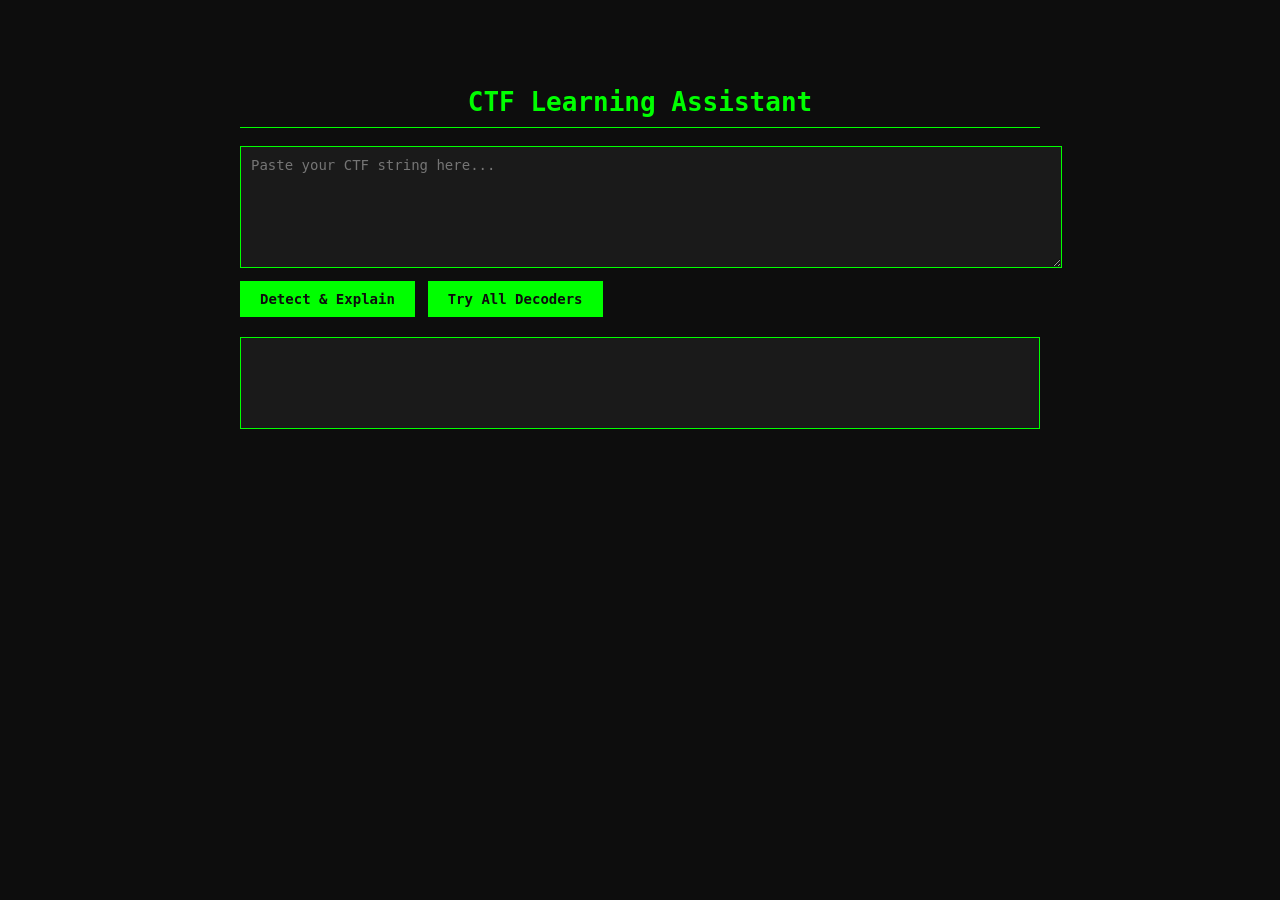
==== index.html @ 05b37ad0 "improved the vigenere key button" ====
<!DOCTYPE html>
<html lang="en">
<head>
    <meta charset="UTF-8">
    <title>CTF Learning Assistant</title>
    <link href = "https://fonts.googleapis.com/css2?family=Share+Tech+Mono&family=Orbitron:wght@400;700;900&display=swap" rel="stylesheet">
    <style>
        body {
            background-color: #0d0d0d;
            color: #00ff00;
            font-family: monospace;
            max-width: 800px;
            margin: 50px auto;
            padding: 20px;
        }
        h1 {
            text-align: center;
            color: #00ff00;
            border-bottom: 1px solid #00ff00;
            padding-bottom: 10px;
        }
        textarea {
            width: 100%;
            height: 100px;
            background: #1a1a1a;
            color: #00ff00;
            border: 1px solid #00ff00;
            padding: 10px;
            font-family: monospace;
            font-size: 14px;
        }
        button {
            background: #00ff00;
            color: #0d0d0d;
            border: none;
            padding: 10px 20px;
            margin-top: 10px;
            margin-right: 5px;
            font-family: monospace;
            font-size: 14px;
            cursor: pointer;
            font-weight: bold;
        }
        button:hover {
            background: #00cc00;
        }
        #output {
            margin-top: 20px;
            background: #1a1a1a;
            padding: 20px;
            border: 1px solid #00ff00;
            min-height: 50px;
        }
        #decoded {
            margin-top: 10px;
            color: #ffff00;
            font-size: 18px;
        }
        #vigenereKey {
            display: none;
            background: #1a1a1a;
            color: #00ff00;
            border: 1px solid #00ff00;
            padding: 8px;
            font-family: monospace;
            margin-top: 10px;
            width: 250px;
        }
    </style>
</head>
<body>
    <h1>CTF Learning Assistant</h1>
    <textarea id="input" placeholder="Paste your CTF string here..."></textarea>
    <br>
    <button onclick="detect()">Detect & Explain</button>
    <button onclick="tryAll()">Try All Decoders</button>
    <br>
    <input id="vigenereKey" placeholder="Vigeneree key(if needed)" >
    <div id="output"></div>
    <div id="decoded"></div>

    <script>
        let currentType = "";
        let currentInput = "";

        function tryAll() {
            let input = document.getElementById("input").value.trim();
            if (!input) {
                document.getElementById("output").innerHTML = "enter a string";
                return;
             }

    let results = "<h3>All Decoder Results:</h3>";

    try {
        let r = atob(input);
        if (r && /[\x20-\x7E]/.test(r)) results += `<p><b>Base64:</b> ${r}</p>`;
    } catch(e) {}

    try {
        let clean = input.replaceAll(" ","");
        if (/^[0-9a-fA-F]+$/.test(clean) && clean.length%2===0) {
            let r = "";
            for (let i=0;i<clean.length;i+=2) r += String.fromCharCode(parseInt(clean.substr(i,2),16));
            if (/[\x20-\x7E]/.test(r)) results += `<p><b>Hex:</b> ${r}</p>`;
        }
    } catch(e) {}

    try {
        let bytes = input.includes(" ") ? input.trim().split(" ") : input.trim().match(/.{8}/g);
        if (bytes) {
            let r = bytes.map(b => String.fromCharCode(parseInt(b,2))).join("");
            if (/[\x20-\x7E]/.test(r)) results += `<p><b>Binary:</b> ${r}</p>`;
        }
    } catch(e) {}

    try {
        let r = input.split("").map(c => {
            if (/[a-zA-Z]/.test(c)) {
                let base = c===c.toUpperCase()?65:97;
                return String.fromCharCode((c.charCodeAt(0)-base+13)%26+base);
            }
            return c;
        }).join("");
        results += `<p><b>ROT13:</b> ${r}</p>`;
    } catch(e) {}

    try {
        let r = decodeURIComponent(input);
        if (r !== input) results += `<p><b>URL:</b> ${r}</p>`;
    } catch(e) {}

    try {
        let parts = input.trim().split(" ");
        if (parts.every(p => /^[0-7]+$/.test(p))) {
            let r = parts.map(o => String.fromCharCode(parseInt(o,8))).join("");
            if (/[\x20-\x7E]/.test(r)) results += `<p><b>Octal:</b> ${r}</p>`;
        }
    } catch(e) {}

    try {
        const morseMap = {
            '.-':'A','-...':'B','-.-.':'C','-..':'D','.':'E',
            '..-.':'F','--.':'G','....':'H','..':'I','.---':'J',
            '-.-':'K','.-..':'L','--':'M','-.':'N','---':'O',
            '.--.':'P','--.-':'Q','.-.':'R','...':'S','-':'T',
            '..-':'U','...-':'V','.--':'W','-..-':'X','-.--':'Y',
            '--..':'Z'
        };
        let r = input.trim().split(" / ").map(word =>
            word.split(" ").map(code => morseMap[code]||"?").join("")
        ).join(" ");
        if (!r.includes("?")) results += `<p><b>Morse:</b> ${r}</p>`;
    } catch(e) {}

    try {
        let parts = input.split(" ");
        if (parts.every(p => p==="{" || p==="}" || (parseInt(p)>=1 && parseInt(p)<=26))) {
            let r = parts.map(token => {
                if (token==="{") return "{";
                if (token==="}") return "}";
                return String.fromCharCode(parseInt(token)+64);
            }).join("");
            results += `<p><b>A1Z26:</b> ${r}</p>`;
        }
    } catch(e) {}

    document.getElementById("output").innerHTML = results;
    document.getElementById("decoded").innerHTML = "";
}

        function detect() {
            let input = document.getElementById("input").value.trim();
            let output = document.getElementById("output");
            document.getElementById("decoded").innerHTML = "";
            currentInput = input;

            if (!input) {
                output.innerHTML = "please enter a string";
                return;
            }

            if (/^[01\s]+$/.test(input) && (input.includes(" ") || input.length % 8 === 0)) {
                currentType = "binary";
                output.innerHTML = `
                    <h3>Detected: Binary</h3>
                    <h4>Prerequisites:</h4>
                    <p>1. Binary number system - only 0s and 1s</p>
                    <p>2. Each group of 8 bits = 1 byte = 1 character</p>
                    <p>3. ASCII - each character has a binary representation</p>
                    <button onclick="decode()">Decode</button>
                `;
            } else if (/^[0-9a-fA-F\s]+$/.test(input) && input.replaceAll(" ", "").length % 2 === 0) {
                currentType = "hex";
                output.innerHTML = `
                    <h3>Detected: Hex</h3>
                    <h4>Prerequisites:</h4>
                    <p>1. ASCII - every character has a number</p>
                    <p>2. Binary - computers store everything as 0s and 1s</p>
                    <p>3. Hexadecimal notation - uses 0-9 and A-F</p>
                    <button onclick="decode()">Decode</button>
                `;
            } else if (/^[a-zA-Z0-9+\/]+=*$/.test(input) && input.length % 4 === 0) {
                currentType = "base64";
                output.innerHTML = `
                    <h3>Detected: Base64</h3>
                    <h4>Prerequisites:</h4>
                    <p>1. ASCII - every character has a number</p>
                    <p>2. Binary - bits and bytes</p>
                    <p>3. Encoding vs Encryption - base64 is NOT encryption</p>
                    <p>4. Base64 character list - A-Z, a-z, 0-9, +, /</p>
                    <button onclick="decode()">Decode</button>
                `;
            } else if (/^[a-zA-Z\s\{\}_0-9]+$/.test(input) && input.length > 3) {
                currentType = "caesar";
                output.innerHTML = `
                    <h3>Detected: Possibly ROT13 or Caesar Cipher or vegenere cipher</h3>
                    <h4>Prerequisites:</h4>
                    <p>1. Alphabet indexing - every letter has a position</p>
                    <p>2. Caesar cipher - letters shifted by a fixed number</p>
                    <p>3. ROT13 - Caesar shifted by exactly 13</p>
                    <p>4. Vigenère cipher is a polyalphabetic encryption method using a keyword to encode a message</p>
                    <button onclick="decode()">ROT13 Decode</button>
                    <button onclick="bruteForce()">Brute Force Caesar</button>
                    <button onclick="vigenereDecode()">vigenere decode</button>
                `;
            } else if (/^[0-7\s]+$/.test(input) && input.length > 3) {
                currentType = "octal";
                output.innerHTML = `
                    <h3>Detected: Octal</h3>
                    <h4>Prerequisites:</h4>
                    <p>1. Octal number system - uses digits 0-7 only</p>
                    <p>2. Each octal number represents a character</p>
                    <p>3. ASCII - each character has an octal representation</p>
                    <button onclick="decode()">Decode</button>
                `;
            } else if (/^[\d\s{}]+$/.test(input)) {
                currentType = "a1z26";
                output.innerHTML=`
                <h3>A1Z26 detected</h3>
                <h4>prerequisites:</h4>
                <p>1. alphabet indexing a=1,b=2...</p>
                <p>2. numbers outsite 1-26 are not letters</p>
                <button onclick="decode()">decode</button>
                `;
            } else if(/^[.\-\s\/]+$/.test(input)){
                currentType="morse";
                output.innerHTML=`
                <h3> morse code detected</h3>
                <h4>prerequisites</h4>
                <p>1. morse code uses . and - to represent letters</p>
                <p>2. each letter is separated by a space</p>
                <p>3. each word is separated by a /</p>
                <button onclick="decode()">decode</button>
                `;
            } else if (/%[0-9a-fA-F]{2}/.test(input)){
                currentType="url";
                output.innerHTML=`
                <h3>URL encoding detected</h3>
                <h4>prerequisites:</h4>
                <p>1. URL encoding replaces unsafe characters with % followed by hex code</p>
                <p>2. space becomes %20, { becomes %7B, } becomes %7D</p>
                <p>3. used in web requests to safely transfmit speacial characters</p>
                <p>4. common in web exploitation ctf challenges</p>
                <button onclick="decode()">decode</button>
                `;
            } else {
                output.innerHTML = "<p>Could not identify encoding type</p>";
            }
        }

        function decode() {
            let input = currentInput;
            let result = "";

            if (currentType === "binary") {
                let bytes = input.includes(" ") ? input.trim().split(" ") : input.trim().match(/.{8}/g);
                result = bytes.map(b => String.fromCharCode(parseInt(b, 2))).join("");
            } else if (currentType === "hex") {
                let clean = input.replaceAll(" ", "");
                for (let i = 0; i < clean.length; i += 2) {
                    result += String.fromCharCode(parseInt(clean.substr(i, 2), 16));
                }
            } else if (currentType === "base64") {
                result = atob(input);
            } else if (currentType === "caesar") {
                result = input.split("").map(c => {
                    if (/[a-zA-Z]/.test(c)) {
                        let base = c === c.toUpperCase() ? 65 : 97;
                        return String.fromCharCode((c.charCodeAt(0) - base + 13) % 26 + base);
                    }
                    return c;
                }).join("");
            } else if (currentType === "octal") {
                result = input.trim().split(" ").map(o => String.fromCharCode(parseInt(o, 8))).join("");
            } else if(currentType==="a1z26"){
                result = input.split(" ").map(token =>{
                    if(token === "{") return "{";
                    if (token === "}") return "}";
                    let num = parseInt(token);
                    if(num>=1 && num<=26){
                        return String.fromCharCode(num+64);
                    }
                    return token;
                }).join("");
            } else if (currentType==="url"){
                result=decodeURIComponent(input);
            } else if(currentType==="morse"){
                const morseMap = {
                    '.-':'A', '-...':'B', '-.-.':'C', '-..':'D', '.':'E',
        '..-.':'F', '--.':'G', '....':'H', '..':'I', '.---':'J',
        '-.-':'K', '.-..':'L', '--':'M', '-.':'N', '---':'O',
        '.--.':'P', '--.-':'Q', '.-.':'R', '...':'S', '-':'T',
        '..-':'U', '...-':'V', '.--':'W', '-..-':'X', '-.--':'Y',
        '--..':'Z'
                };
                result = input.trim().split(" / ").map(word=>
                    word.split(" ").map(code => morseMap[code] || "?").join("")
                ).join(" ");
            }

            let decodedDiv = document.getElementById("decoded");
            decodedDiv.textContent = "decoded: " + result;
        }

        function vigenereDecode(){
        let keyInput = document.getElementById("vigenereKey");
        
        if(keyInput.style.display==="none" || keyInput.style.display === ""){
            keyInput.style.display="inline-block";
            keyInput.focus();
            return;
        }

        let key = keyInput.value.toUpperCase();
        if(!key){
            keyInput.focus();
            return;
        }
            let input = currentInput;
            let result = "";
            let keyIndex = 0;

            for(let i=0;i<input.length;i++){
                let c = input[i];
                if(/[a-zA-Z]/.test(c)){
                    let base = c === c.toUpperCase()?65:97;
                    let shift = key.charCodeAt(keyIndex%key.length) - 65;
                    result += String.fromCharCode((c.charCodeAt(0)-base-shift+26)%26+base);
                    keyIndex++;
                }
                else{
                    result+=c;
                }
            }
            let decodedDiv= document.getElementById("decoded");
            decodedDiv.textContent="vigenere decoded:" + result;
            document.getElementById("decoded").innerHTML = "<h3>vigenere decoded: " + result +"</h3>";
        }

        function bruteForce() {
            let input = currentInput;
            let result = "<h3>All Caesar Shifts:</h3>";
            for (let shift = 1; shift <= 25; shift++) {
                let decoded = input.split("").map(c => {
                    if (/[a-zA-Z]/.test(c)) {
                        let base = c === c.toUpperCase() ? 65 : 97;
                        return String.fromCharCode((c.charCodeAt(0) - base + shift) % 26 + base);
                    }
                    return c;
                }).join("");
                result += `<p>Shift ${shift}: ${decoded}</p>`;
            }
            document.getElementById("decoded").innerHTML = result;
        }
    </script>
</body>
</html>
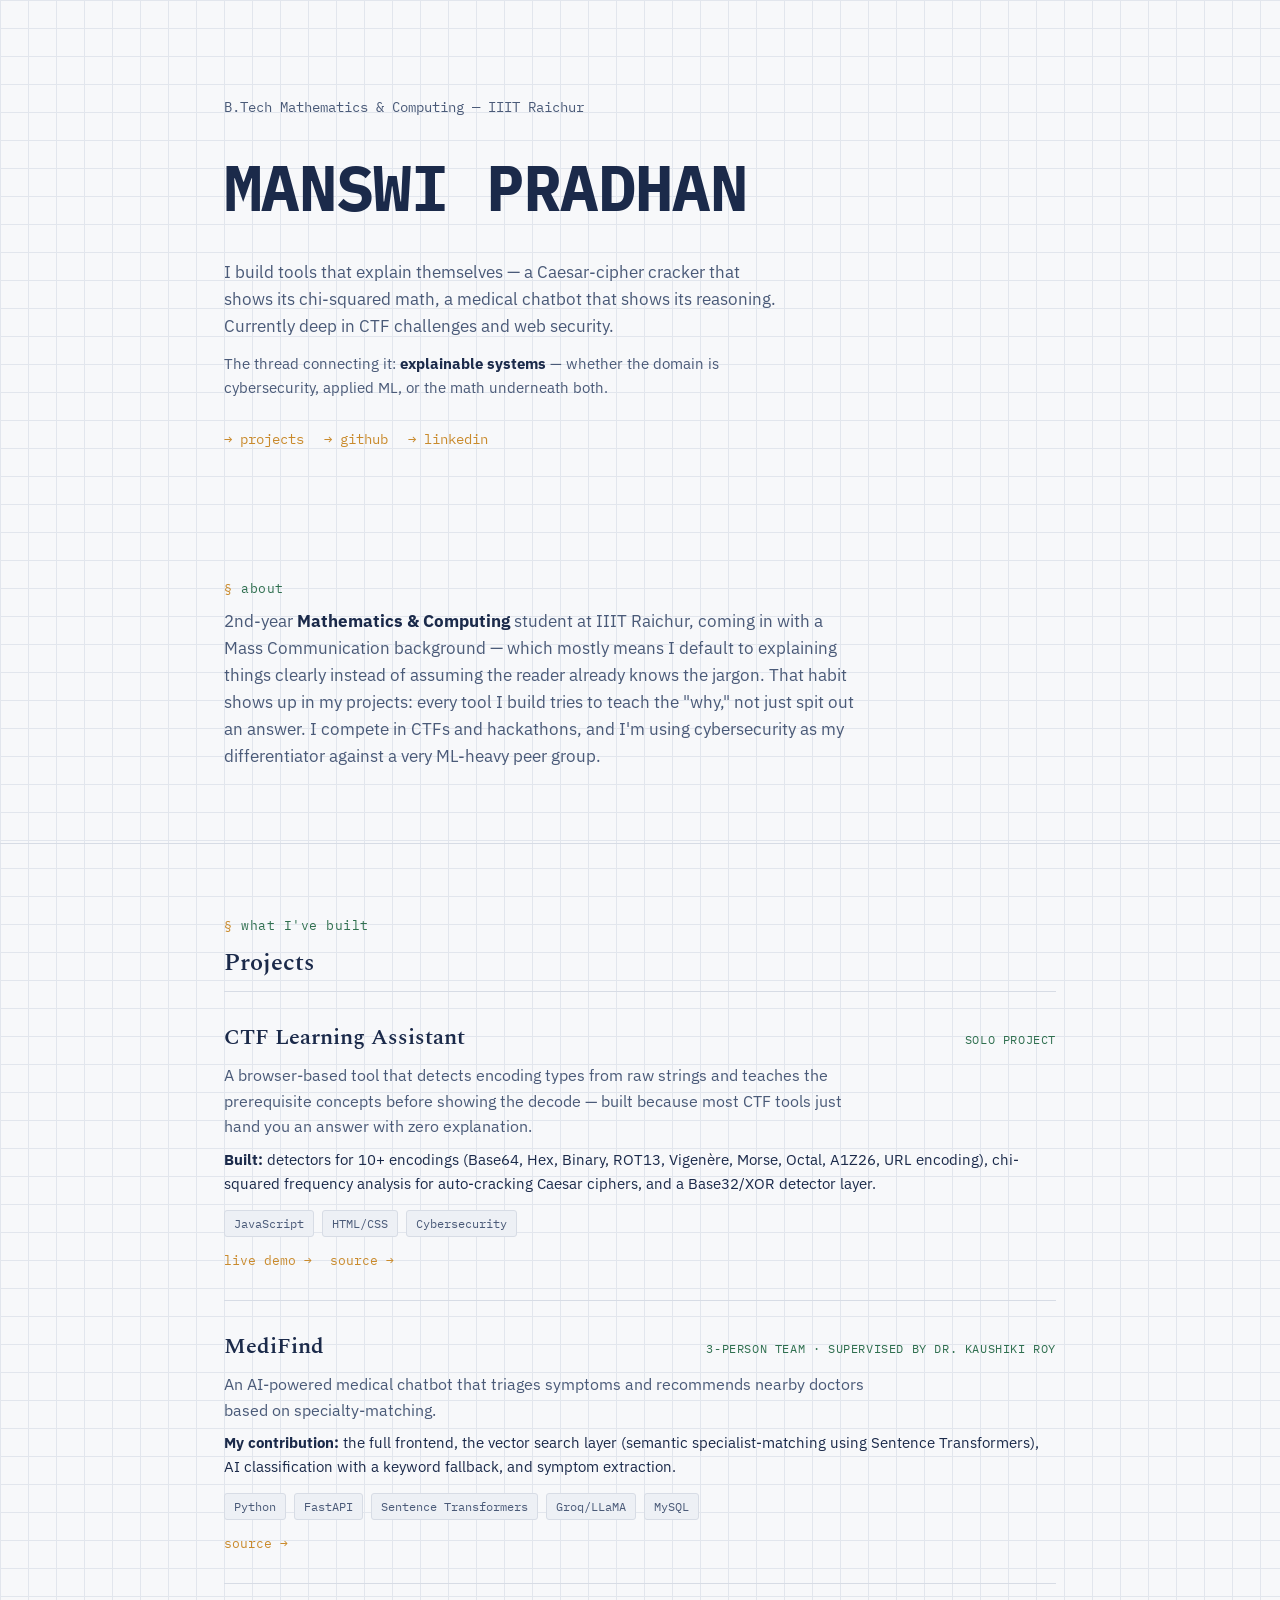
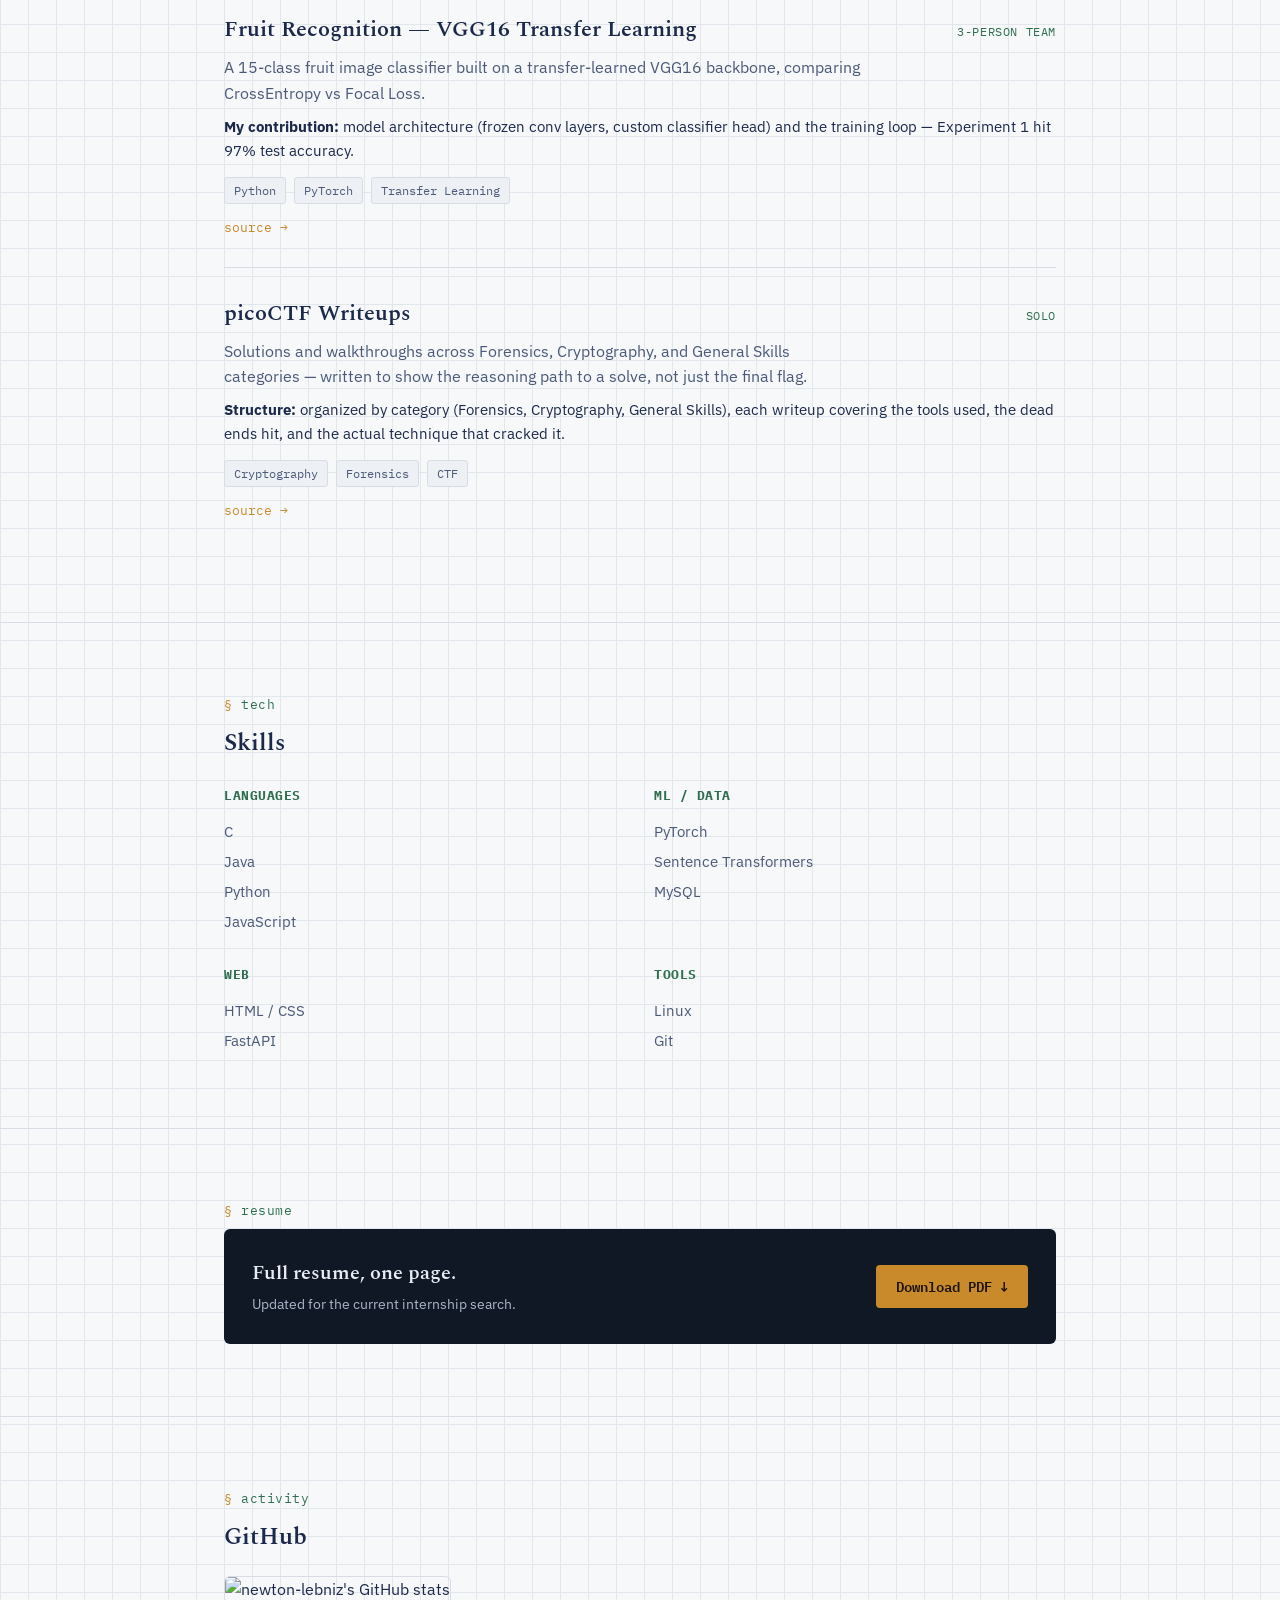
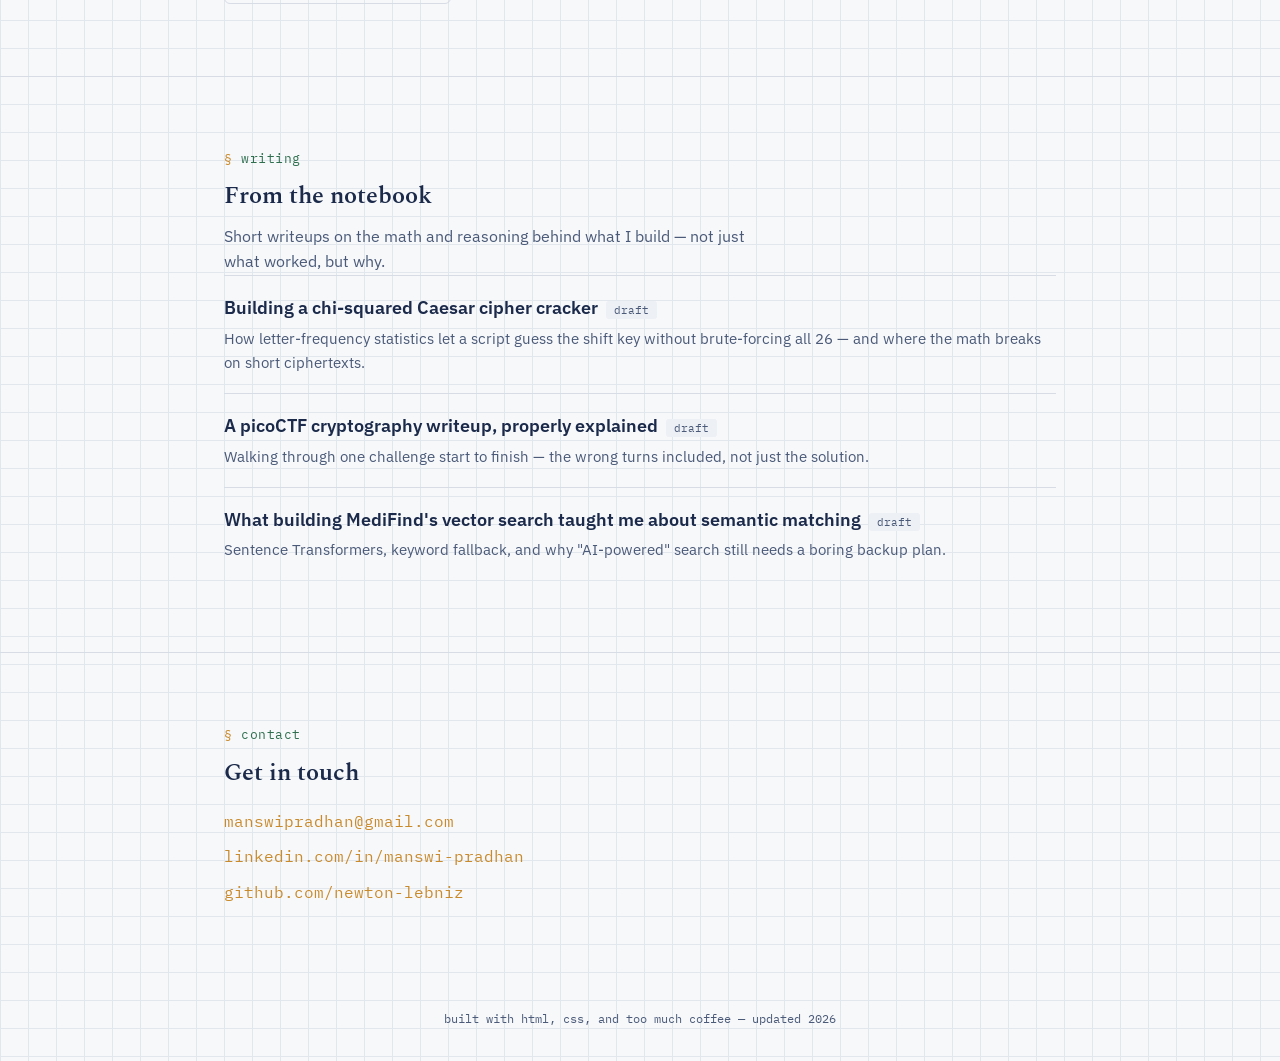
==== commit aac3509e: "Replaced CTF tool with portfolio site" ====
--- a/index.html
+++ b/index.html
@@ -1,378 +1,331 @@
 <!DOCTYPE html>
 <html lang="en">
 <head>
-    <meta charset="UTF-8">
-    <title>CTF Learning Assistant</title>
-    <link href = "https://fonts.googleapis.com/css2?family=Share+Tech+Mono&family=Orbitron:wght@400;700;900&display=swap" rel="stylesheet">
-    <style>
-        body {
-            background-color: #0d0d0d;
-            color: #00ff00;
-            font-family: monospace;
-            max-width: 800px;
-            margin: 50px auto;
-            padding: 20px;
-        }
-        h1 {
-            text-align: center;
-            color: #00ff00;
-            border-bottom: 1px solid #00ff00;
-            padding-bottom: 10px;
-        }
-        textarea {
-            width: 100%;
-            height: 100px;
-            background: #1a1a1a;
-            color: #00ff00;
-            border: 1px solid #00ff00;
-            padding: 10px;
-            font-family: monospace;
-            font-size: 14px;
-        }
-        button {
-            background: #00ff00;
-            color: #0d0d0d;
-            border: none;
-            padding: 10px 20px;
-            margin-top: 10px;
-            margin-right: 5px;
-            font-family: monospace;
-            font-size: 14px;
-            cursor: pointer;
-            font-weight: bold;
-        }
-        button:hover {
-            background: #00cc00;
-        }
-        #output {
-            margin-top: 20px;
-            background: #1a1a1a;
-            padding: 20px;
-            border: 1px solid #00ff00;
-            min-height: 50px;
-        }
-        #decoded {
-            margin-top: 10px;
-            color: #ffff00;
-            font-size: 18px;
-        }
-        #vigenereKey {
-            display: none;
-            background: #1a1a1a;
-            color: #00ff00;
-            border: 1px solid #00ff00;
-            padding: 8px;
-            font-family: monospace;
-            margin-top: 10px;
-            width: 250px;
-        }
-    </style>
+<meta charset="UTF-8">
+<meta name="viewport" content="width=device-width, initial-scale=1.0">
+<title>Manswi Pradhan — Math & Computing, IIIT Raichur</title>
+<meta name="description" content="Manswi Pradhan — B.Tech Mathematics & Computing student at IIIT Raichur. Builds explainable tools across cybersecurity, applied ML, and cryptography.">
+<meta name="keywords" content="Manswi Pradhan, IIIT Raichur, Mathematics and Computing, CTF, cybersecurity, machine learning, cryptography, portfolio">
+<meta name="author" content="Manswi Pradhan">
+<meta name="theme-color" content="#1B2A4A">
+<link rel="canonical" href="https://newton-lebniz.github.io/">
+
+<!-- Open Graph -->
+<meta property="og:type" content="website">
+<meta property="og:title" content="Manswi Pradhan — Math & Computing, IIIT Raichur">
+<meta property="og:description" content="I build tools that explain themselves — a Caesar-cipher cracker that shows its chi-squared math, a medical chatbot that shows its reasoning.">
+<meta property="og:url" content="https://newton-lebniz.github.io/">
+<meta property="og:image" content="https://newton-lebniz.github.io/preview.png">
+
+<!-- Twitter -->
+<meta name="twitter:card" content="summary_large_image">
+<meta name="twitter:title" content="Manswi Pradhan — Math & Computing, IIIT Raichur">
+<meta name="twitter:description" content="I build tools that explain themselves — a Caesar-cipher cracker that shows its chi-squared math, a medical chatbot that shows its reasoning.">
+<meta name="twitter:image" content="https://newton-lebniz.github.io/preview.png">
+
+<!-- Favicon (inline SVG, no extra file needed) -->
+<link rel="icon" href="data:image/svg+xml,<svg xmlns=%22http://www.w3.org/2000/svg%22 viewBox=%220 0 100 100%22><rect width=%22100%22 height=%22100%22 rx=%2218%22 fill=%22%231B2A4A%22/><text x=%2250%22 y=%2268%22 font-size=%2258%22 font-family=%22monospace%22 fill=%22%23C98A2C%22 text-anchor=%22middle%22>M</text></svg>">
+
+<link rel="preconnect" href="https://fonts.googleapis.com">
+<link href="https://fonts.googleapis.com/css2?family=Spectral:ital,wght@0,400;0,500;0,600;0,700;1,400&family=IBM+Plex+Sans:wght@400;500;600&family=IBM+Plex+Mono:wght@400;500;600&display=swap" rel="stylesheet">
+<style>
+  :root{
+    --bg: #F7F8FA;
+    --grid-line: #E2E6ED;
+    --ink: #1B2A4A;
+    --ink-soft: #4A5A78;
+    --amber: #C98A2C;
+    --forest: #2F6F4F;
+    --card-dark: #101826;
+    --card-dark-text: #E7ECF3;
+    --border: #D7DCE5;
+    --max-w: 880px;
+  }
+  *{ box-sizing:border-box; margin:0; padding:0; }
+  html{ scroll-behavior:smooth; }
+  body{
+    background-color: var(--bg);
+    background-image:
+      linear-gradient(var(--grid-line) 1px, transparent 1px),
+      linear-gradient(90deg, var(--grid-line) 1px, transparent 1px);
+    background-size: 28px 28px;
+    color: var(--ink);
+    font-family: 'IBM Plex Sans', sans-serif;
+    line-height: 1.6;
+  }
+  h1,h2,h3{ font-family:'Spectral', serif; font-weight:600; color:var(--ink); }
+  a{ color:var(--amber); text-decoration:none; }
+  a:hover{ text-decoration:underline; }
+  a:focus-visible, button:focus-visible{ outline:2px solid var(--amber); outline-offset:3px; }
+  code, .mono{ font-family:'IBM Plex Mono', monospace; }
+
+  .wrap{ max-width:var(--max-w); margin:0 auto; padding:0 24px; }
+  section{ padding:72px 0; border-bottom:1px solid var(--border); }
+  section:last-of-type{ border-bottom:none; }
+  .eyebrow{ font-family:'IBM Plex Mono', monospace; font-size:13px; color:var(--forest); letter-spacing:.04em; margin-bottom:8px; }
+  .eyebrow::before{ content:"§ "; color:var(--amber); }
+
+  /* HERO */
+  .hero{ padding-top:96px; padding-bottom:56px; }
+  .hero-role{ font-family:'IBM Plex Mono', monospace; font-size:14px; color:var(--ink-soft); margin-bottom:18px; }
+  .decode{ font-size:clamp(36px,7vw,64px); font-weight:700; letter-spacing:-0.01em; min-height:1.2em; }
+  .decode .amber{ color:var(--amber); }
+  .hero-sub{ margin-top:20px; max-width:560px; color:var(--ink-soft); font-size:17px; }
+  .hero-links{ margin-top:28px; display:flex; gap:20px; flex-wrap:wrap; font-family:'IBM Plex Mono', monospace; font-size:14px; }
+
+  /* ABOUT */
+  .about-text{ max-width:640px; color:var(--ink-soft); font-size:17px; }
+  .about-text strong{ color:var(--ink); }
+
+  /* PROJECTS */
+  .project{ padding:28px 0; border-top:1px solid var(--border); }
+  .project:first-of-type{ border-top:none; }
+  .project-head{ display:flex; justify-content:space-between; align-items:baseline; flex-wrap:wrap; gap:8px; }
+  .project-head h3{ font-size:22px; }
+  .project-role{ font-family:'IBM Plex Mono', monospace; font-size:12px; color:var(--forest); text-transform:uppercase; letter-spacing:.05em; }
+  .project p{ color:var(--ink-soft); margin-top:8px; max-width:640px; }
+  .project-contrib{ margin-top:8px; font-size:15px; }
+  .project-contrib strong{ color:var(--ink); }
+  .tags{ margin-top:14px; display:flex; gap:8px; flex-wrap:wrap; }
+  .tag{ font-family:'IBM Plex Mono', monospace; font-size:12px; background:#EDF0F5; border:1px solid var(--border); color:var(--ink-soft); padding:3px 9px; border-radius:3px; }
+  .project-links{ margin-top:14px; display:flex; gap:18px; font-family:'IBM Plex Mono', monospace; font-size:13px; }
+
+  /* SKILLS */
+  .skill-grid{ display:grid; grid-template-columns:1fr 1fr; gap:28px; }
+  .skill-group h4{ font-family:'IBM Plex Mono', monospace; font-size:13px; color:var(--forest); margin-bottom:10px; text-transform:uppercase; letter-spacing:.04em; }
+  .skill-group ul{ list-style:none; color:var(--ink-soft); font-size:15px; }
+  .skill-group li{ padding:3px 0; }
+  @media (max-width:560px){ .skill-grid{ grid-template-columns:1fr; } }
+
+  /* RESUME */
+  .resume-card{ background:var(--card-dark); color:var(--card-dark-text); padding:28px; border-radius:6px; display:flex; justify-content:space-between; align-items:center; flex-wrap:wrap; gap:16px; }
+  .resume-card p{ color:#AAB6C8; font-size:14px; margin-top:4px; }
+  .btn{ font-family:'IBM Plex Mono', monospace; background:var(--amber); color:#1B1408; padding:10px 20px; border-radius:4px; font-size:14px; font-weight:600; display:inline-block; }
+  .btn:hover{ text-decoration:none; filter:brightness(1.08); }
+
+  /* GITHUB STATS */
+  .stats-img{ width:100%; max-width:480px; border-radius:6px; border:1px solid var(--border); }
+
+  /* WRITING */
+  .post{ padding:18px 0; border-top:1px solid var(--border); }
+  .post:first-of-type{ border-top:none; }
+  .post-title{ font-size:18px; font-weight:600; }
+  .post-status{ font-family:'IBM Plex Mono', monospace; font-size:11px; color:var(--ink-soft); background:#EDF0F5; padding:2px 8px; border-radius:3px; margin-left:8px; }
+
+  /* CONTACT */
+  .contact-list{ font-family:'IBM Plex Mono', monospace; font-size:16px; display:flex; flex-direction:column; gap:10px; margin-top:16px; }
+
+  footer{ padding:32px 0; text-align:center; font-family:'IBM Plex Mono', monospace; font-size:12px; color:var(--ink-soft); }
+
+  @media (prefers-reduced-motion: reduce){ * { animation:none !important; transition:none !important; } }
+</style>
 </head>
 <body>
-    <h1>CTF Learning Assistant</h1>
-    <textarea id="input" placeholder="Paste your CTF string here..."></textarea>
-    <br>
-    <button onclick="detect()">Detect & Explain</button>
-    <button onclick="tryAll()">Try All Decoders</button>
-    <br>
-    <input id="vigenereKey" placeholder="Vigeneree key(if needed)" >
-    <div id="output"></div>
-    <div id="decoded"></div>
-
-    <script>
-        let currentType = "";
-        let currentInput = "";
-
-        function tryAll() {
-            let input = document.getElementById("input").value.trim();
-            if (!input) {
-                document.getElementById("output").innerHTML = "enter a string";
-                return;
-             }
-
-    let results = "<h3>All Decoder Results:</h3>";
-
-    try {
-        let r = atob(input);
-        if (r && /[\x20-\x7E]/.test(r)) results += `<p><b>Base64:</b> ${r}</p>`;
-    } catch(e) {}
-
-    try {
-        let clean = input.replaceAll(" ","");
-        if (/^[0-9a-fA-F]+$/.test(clean) && clean.length%2===0) {
-            let r = "";
-            for (let i=0;i<clean.length;i+=2) r += String.fromCharCode(parseInt(clean.substr(i,2),16));
-            if (/[\x20-\x7E]/.test(r)) results += `<p><b>Hex:</b> ${r}</p>`;
-        }
-    } catch(e) {}
-
-    try {
-        let bytes = input.includes(" ") ? input.trim().split(" ") : input.trim().match(/.{8}/g);
-        if (bytes) {
-            let r = bytes.map(b => String.fromCharCode(parseInt(b,2))).join("");
-            if (/[\x20-\x7E]/.test(r)) results += `<p><b>Binary:</b> ${r}</p>`;
-        }
-    } catch(e) {}
-
-    try {
-        let r = input.split("").map(c => {
-            if (/[a-zA-Z]/.test(c)) {
-                let base = c===c.toUpperCase()?65:97;
-                return String.fromCharCode((c.charCodeAt(0)-base+13)%26+base);
-            }
-            return c;
-        }).join("");
-        results += `<p><b>ROT13:</b> ${r}</p>`;
-    } catch(e) {}
-
-    try {
-        let r = decodeURIComponent(input);
-        if (r !== input) results += `<p><b>URL:</b> ${r}</p>`;
-    } catch(e) {}
-
-    try {
-        let parts = input.trim().split(" ");
-        if (parts.every(p => /^[0-7]+$/.test(p))) {
-            let r = parts.map(o => String.fromCharCode(parseInt(o,8))).join("");
-            if (/[\x20-\x7E]/.test(r)) results += `<p><b>Octal:</b> ${r}</p>`;
-        }
-    } catch(e) {}
-
-    try {
-        const morseMap = {
-            '.-':'A','-...':'B','-.-.':'C','-..':'D','.':'E',
-            '..-.':'F','--.':'G','....':'H','..':'I','.---':'J',
-            '-.-':'K','.-..':'L','--':'M','-.':'N','---':'O',
-            '.--.':'P','--.-':'Q','.-.':'R','...':'S','-':'T',
-            '..-':'U','...-':'V','.--':'W','-..-':'X','-.--':'Y',
-            '--..':'Z'
-        };
-        let r = input.trim().split(" / ").map(word =>
-            word.split(" ").map(code => morseMap[code]||"?").join("")
-        ).join(" ");
-        if (!r.includes("?")) results += `<p><b>Morse:</b> ${r}</p>`;
-    } catch(e) {}
-
-    try {
-        let parts = input.split(" ");
-        if (parts.every(p => p==="{" || p==="}" || (parseInt(p)>=1 && parseInt(p)<=26))) {
-            let r = parts.map(token => {
-                if (token==="{") return "{";
-                if (token==="}") return "}";
-                return String.fromCharCode(parseInt(token)+64);
-            }).join("");
-            results += `<p><b>A1Z26:</b> ${r}</p>`;
-        }
-    } catch(e) {}
-
-    document.getElementById("output").innerHTML = results;
-    document.getElementById("decoded").innerHTML = "";
-}
-
-        function detect() {
-            let input = document.getElementById("input").value.trim();
-            let output = document.getElementById("output");
-            document.getElementById("decoded").innerHTML = "";
-            currentInput = input;
-
-            if (!input) {
-                output.innerHTML = "please enter a string";
-                return;
-            }
-
-            if (/^[01\s]+$/.test(input) && (input.includes(" ") || input.length % 8 === 0)) {
-                currentType = "binary";
-                output.innerHTML = `
-                    <h3>Detected: Binary</h3>
-                    <h4>Prerequisites:</h4>
-                    <p>1. Binary number system - only 0s and 1s</p>
-                    <p>2. Each group of 8 bits = 1 byte = 1 character</p>
-                    <p>3. ASCII - each character has a binary representation</p>
-                    <button onclick="decode()">Decode</button>
-                `;
-            } else if (/^[0-9a-fA-F\s]+$/.test(input) && input.replaceAll(" ", "").length % 2 === 0) {
-                currentType = "hex";
-                output.innerHTML = `
-                    <h3>Detected: Hex</h3>
-                    <h4>Prerequisites:</h4>
-                    <p>1. ASCII - every character has a number</p>
-                    <p>2. Binary - computers store everything as 0s and 1s</p>
-                    <p>3. Hexadecimal notation - uses 0-9 and A-F</p>
-                    <button onclick="decode()">Decode</button>
-                `;
-            } else if (/^[a-zA-Z0-9+\/]+=*$/.test(input) && input.length % 4 === 0) {
-                currentType = "base64";
-                output.innerHTML = `
-                    <h3>Detected: Base64</h3>
-                    <h4>Prerequisites:</h4>
-                    <p>1. ASCII - every character has a number</p>
-                    <p>2. Binary - bits and bytes</p>
-                    <p>3. Encoding vs Encryption - base64 is NOT encryption</p>
-                    <p>4. Base64 character list - A-Z, a-z, 0-9, +, /</p>
-                    <button onclick="decode()">Decode</button>
-                `;
-            } else if (/^[a-zA-Z\s\{\}_0-9]+$/.test(input) && input.length > 3) {
-                currentType = "caesar";
-                output.innerHTML = `
-                    <h3>Detected: Possibly ROT13 or Caesar Cipher or vegenere cipher</h3>
-                    <h4>Prerequisites:</h4>
-                    <p>1. Alphabet indexing - every letter has a position</p>
-                    <p>2. Caesar cipher - letters shifted by a fixed number</p>
-                    <p>3. ROT13 - Caesar shifted by exactly 13</p>
-                    <p>4. Vigenère cipher is a polyalphabetic encryption method using a keyword to encode a message</p>
-                    <button onclick="decode()">ROT13 Decode</button>
-                    <button onclick="bruteForce()">Brute Force Caesar</button>
-                    <button onclick="vigenereDecode()">vigenere decode</button>
-                `;
-            } else if (/^[0-7\s]+$/.test(input) && input.length > 3) {
-                currentType = "octal";
-                output.innerHTML = `
-                    <h3>Detected: Octal</h3>
-                    <h4>Prerequisites:</h4>
-                    <p>1. Octal number system - uses digits 0-7 only</p>
-                    <p>2. Each octal number represents a character</p>
-                    <p>3. ASCII - each character has an octal representation</p>
-                    <button onclick="decode()">Decode</button>
-                `;
-            } else if (/^[\d\s{}]+$/.test(input)) {
-                currentType = "a1z26";
-                output.innerHTML=`
-                <h3>A1Z26 detected</h3>
-                <h4>prerequisites:</h4>
-                <p>1. alphabet indexing a=1,b=2...</p>
-                <p>2. numbers outsite 1-26 are not letters</p>
-                <button onclick="decode()">decode</button>
-                `;
-            } else if(/^[.\-\s\/]+$/.test(input)){
-                currentType="morse";
-                output.innerHTML=`
-                <h3> morse code detected</h3>
-                <h4>prerequisites</h4>
-                <p>1. morse code uses . and - to represent letters</p>
-                <p>2. each letter is separated by a space</p>
-                <p>3. each word is separated by a /</p>
-                <button onclick="decode()">decode</button>
-                `;
-            } else if (/%[0-9a-fA-F]{2}/.test(input)){
-                currentType="url";
-                output.innerHTML=`
-                <h3>URL encoding detected</h3>
-                <h4>prerequisites:</h4>
-                <p>1. URL encoding replaces unsafe characters with % followed by hex code</p>
-                <p>2. space becomes %20, { becomes %7B, } becomes %7D</p>
-                <p>3. used in web requests to safely transfmit speacial characters</p>
-                <p>4. common in web exploitation ctf challenges</p>
-                <button onclick="decode()">decode</button>
-                `;
-            } else {
-                output.innerHTML = "<p>Could not identify encoding type</p>";
-            }
-        }
-
-        function decode() {
-            let input = currentInput;
-            let result = "";
-
-            if (currentType === "binary") {
-                let bytes = input.includes(" ") ? input.trim().split(" ") : input.trim().match(/.{8}/g);
-                result = bytes.map(b => String.fromCharCode(parseInt(b, 2))).join("");
-            } else if (currentType === "hex") {
-                let clean = input.replaceAll(" ", "");
-                for (let i = 0; i < clean.length; i += 2) {
-                    result += String.fromCharCode(parseInt(clean.substr(i, 2), 16));
-                }
-            } else if (currentType === "base64") {
-                result = atob(input);
-            } else if (currentType === "caesar") {
-                result = input.split("").map(c => {
-                    if (/[a-zA-Z]/.test(c)) {
-                        let base = c === c.toUpperCase() ? 65 : 97;
-                        return String.fromCharCode((c.charCodeAt(0) - base + 13) % 26 + base);
-                    }
-                    return c;
-                }).join("");
-            } else if (currentType === "octal") {
-                result = input.trim().split(" ").map(o => String.fromCharCode(parseInt(o, 8))).join("");
-            } else if(currentType==="a1z26"){
-                result = input.split(" ").map(token =>{
-                    if(token === "{") return "{";
-                    if (token === "}") return "}";
-                    let num = parseInt(token);
-                    if(num>=1 && num<=26){
-                        return String.fromCharCode(num+64);
-                    }
-                    return token;
-                }).join("");
-            } else if (currentType==="url"){
-                result=decodeURIComponent(input);
-            } else if(currentType==="morse"){
-                const morseMap = {
-                    '.-':'A', '-...':'B', '-.-.':'C', '-..':'D', '.':'E',
-        '..-.':'F', '--.':'G', '....':'H', '..':'I', '.---':'J',
-        '-.-':'K', '.-..':'L', '--':'M', '-.':'N', '---':'O',
-        '.--.':'P', '--.-':'Q', '.-.':'R', '...':'S', '-':'T',
-        '..-':'U', '...-':'V', '.--':'W', '-..-':'X', '-.--':'Y',
-        '--..':'Z'
-                };
-                result = input.trim().split(" / ").map(word=>
-                    word.split(" ").map(code => morseMap[code] || "?").join("")
-                ).join(" ");
-            }
-
-            let decodedDiv = document.getElementById("decoded");
-            decodedDiv.textContent = "decoded: " + result;
-        }
-
-        function vigenereDecode(){
-        let keyInput = document.getElementById("vigenereKey");
-        
-        if(keyInput.style.display==="none" || keyInput.style.display === ""){
-            keyInput.style.display="inline-block";
-            keyInput.focus();
-            return;
-        }
-
-        let key = keyInput.value.toUpperCase();
-        if(!key){
-            keyInput.focus();
-            return;
-        }
-            let input = currentInput;
-            let result = "";
-            let keyIndex = 0;
-
-            for(let i=0;i<input.length;i++){
-                let c = input[i];
-                if(/[a-zA-Z]/.test(c)){
-                    let base = c === c.toUpperCase()?65:97;
-                    let shift = key.charCodeAt(keyIndex%key.length) - 65;
-                    result += String.fromCharCode((c.charCodeAt(0)-base-shift+26)%26+base);
-                    keyIndex++;
-                }
-                else{
-                    result+=c;
-                }
-            }
-            let decodedDiv= document.getElementById("decoded");
-            decodedDiv.textContent="vigenere decoded:" + result;
-            document.getElementById("decoded").innerHTML = "<h3>vigenere decoded: " + result +"</h3>";
-        }
-
-        function bruteForce() {
-            let input = currentInput;
-            let result = "<h3>All Caesar Shifts:</h3>";
-            for (let shift = 1; shift <= 25; shift++) {
-                let decoded = input.split("").map(c => {
-                    if (/[a-zA-Z]/.test(c)) {
-                        let base = c === c.toUpperCase() ? 65 : 97;
-                        return String.fromCharCode((c.charCodeAt(0) - base + shift) % 26 + base);
-                    }
-                    return c;
-                }).join("");
-                result += `<p>Shift ${shift}: ${decoded}</p>`;
-            }
-            document.getElementById("decoded").innerHTML = result;
-        }
-    </script>
+
+<div class="wrap hero">
+  <div class="hero-role">B.Tech Mathematics &amp; Computing — IIIT Raichur</div>
+  <h1 class="decode mono" id="decodeText">MANSWI PRADHAN</h1>
+  <p class="hero-sub">I build tools that explain themselves — a Caesar-cipher cracker that shows its chi-squared math, a medical chatbot that shows its reasoning. Currently deep in CTF challenges and web security.</p>
+  <p class="hero-sub" style="margin-top:12px; font-size:15px;">The thread connecting it: <strong style="color:var(--ink);">explainable systems</strong> — whether the domain is cybersecurity, applied ML, or the math underneath both.</p>
+  <div class="hero-links">
+    <a href="#projects">→ projects</a>
+    <a href="https://github.com/newton-lebniz" target="_blank" rel="noopener">→ github</a>
+    <a href="https://www.linkedin.com/in/manswi-pradhan-462a21231" target="_blank" rel="noopener">→ linkedin</a>
+  </div>
+</div>
+
+<section id="about">
+  <div class="wrap">
+    <div class="eyebrow">about</div>
+    <p class="about-text">2nd-year <strong>Mathematics &amp; Computing</strong> student at IIIT Raichur, coming in with a Mass Communication background — which mostly means I default to explaining things clearly instead of assuming the reader already knows the jargon. That habit shows up in my projects: every tool I build tries to teach the "why," not just spit out an answer. I compete in CTFs and hackathons, and I'm using cybersecurity as my differentiator against a very ML-heavy peer group.</p>
+  </div>
+</section>
+
+<section id="projects">
+  <div class="wrap">
+    <div class="eyebrow">what I've built</div>
+    <h2 style="margin-bottom:8px;">Projects</h2>
+
+    <div class="project">
+      <div class="project-head">
+        <h3>CTF Learning Assistant</h3>
+        <span class="project-role">Solo project</span>
+      </div>
+      <p>A browser-based tool that detects encoding types from raw strings and teaches the prerequisite concepts before showing the decode — built because most CTF tools just hand you an answer with zero explanation.</p>
+      <div class="project-contrib"><strong>Built:</strong> detectors for 10+ encodings (Base64, Hex, Binary, ROT13, Vigenère, Morse, Octal, A1Z26, URL encoding), chi-squared frequency analysis for auto-cracking Caesar ciphers, and a Base32/XOR detector layer.</div>
+      <div class="tags"><span class="tag">JavaScript</span><span class="tag">HTML/CSS</span><span class="tag">Cybersecurity</span></div>
+      <div class="project-links">
+        <a href="https://newton-lebniz.github.io/CTF-Learning-Assistant/" target="_blank" rel="noopener">live demo →</a>
+        <a href="https://github.com/newton-lebniz/CTF-Learning-Assistant" target="_blank" rel="noopener">source →</a>
+      </div>
+    </div>
+
+    <div class="project">
+      <div class="project-head">
+        <h3>MediFind</h3>
+        <span class="project-role">3-person team · supervised by Dr. Kaushiki Roy</span>
+      </div>
+      <p>An AI-powered medical chatbot that triages symptoms and recommends nearby doctors based on specialty-matching.</p>
+      <div class="project-contrib"><strong>My contribution:</strong> the full frontend, the vector search layer (semantic specialist-matching using Sentence Transformers), AI classification with a keyword fallback, and symptom extraction.</div>
+      <div class="tags"><span class="tag">Python</span><span class="tag">FastAPI</span><span class="tag">Sentence Transformers</span><span class="tag">Groq/LLaMA</span><span class="tag">MySQL</span></div>
+      <div class="project-links">
+        <a href="https://github.com/newton-lebniz/MediFind" target="_blank" rel="noopener">source →</a>
+      </div>
+    </div>
+
+    <div class="project">
+      <div class="project-head">
+        <h3>Fruit Recognition — VGG16 Transfer Learning</h3>
+        <span class="project-role">3-person team</span>
+      </div>
+      <p>A 15-class fruit image classifier built on a transfer-learned VGG16 backbone, comparing CrossEntropy vs Focal Loss.</p>
+      <div class="project-contrib"><strong>My contribution:</strong> model architecture (frozen conv layers, custom classifier head) and the training loop — Experiment 1 hit 97% test accuracy.</div>
+      <div class="tags"><span class="tag">Python</span><span class="tag">PyTorch</span><span class="tag">Transfer Learning</span></div>
+      <div class="project-links">
+        <a href="https://github.com/newton-lebniz/Fruit-Recognition" target="_blank" rel="noopener">source →</a>
+      </div>
+    </div>
+
+    <div class="project">
+      <div class="project-head">
+        <h3>picoCTF Writeups</h3>
+        <span class="project-role">Solo</span>
+      </div>
+      <p>Solutions and walkthroughs across Forensics, Cryptography, and General Skills categories — written to show the reasoning path to a solve, not just the final flag.</p>
+      <div class="project-contrib"><strong>Structure:</strong> organized by category (Forensics, Cryptography, General Skills), each writeup covering the tools used, the dead ends hit, and the actual technique that cracked it.</div>
+      <div class="tags"><span class="tag">Cryptography</span><span class="tag">Forensics</span><span class="tag">CTF</span></div>
+      <div class="project-links">
+        <a href="https://github.com/newton-lebniz/picoCTF-writeups" target="_blank" rel="noopener">source →</a>
+      </div>
+    </div>
+  </div>
+</section>
+
+<section id="skills">
+  <div class="wrap">
+    <div class="eyebrow">tech</div>
+    <h2 style="margin-bottom:24px;">Skills</h2>
+    <div class="skill-grid">
+      <div class="skill-group">
+        <h4>Languages</h4>
+        <ul><li>C</li><li>Java</li><li>Python</li><li>JavaScript</li></ul>
+      </div>
+      <div class="skill-group">
+        <h4>ML / Data</h4>
+        <ul><li>PyTorch</li><li>Sentence Transformers</li><li>MySQL</li></ul>
+      </div>
+      <div class="skill-group">
+        <h4>Web</h4>
+        <ul><li>HTML / CSS</li><li>FastAPI</li></ul>
+      </div>
+      <div class="skill-group">
+        <h4>Tools</h4>
+        <ul><li>Linux</li><li>Git</li></ul>
+      </div>
+    </div>
+  </div>
+</section>
+
+<section id="resume">
+  <div class="wrap">
+    <div class="eyebrow">resume</div>
+    <div class="resume-card">
+      <div>
+        <div style="font-family:'Spectral',serif; font-size:20px; font-weight:600;">Full resume, one page.</div>
+        <p>Updated for the current internship search.</p>
+      </div>
+      <a class="btn" href="resume.pdf" download>Download PDF ↓</a>
+    </div>
+  </div>
+</section>
+
+<section id="stats">
+  <div class="wrap">
+    <div class="eyebrow">activity</div>
+    <h2 style="margin-bottom:20px;">GitHub</h2>
+    <img class="stats-img" src="https://github-readme-stats.vercel.app/api?username=newton-lebniz&show_icons=true&theme=default&hide_border=true&bg_color=F7F8FA&title_color=1B2A4A&text_color=4A5A78&icon_color=C98A2C" alt="newton-lebniz's GitHub stats">
+  </div>
+</section>
+
+<section id="writing">
+  <div class="wrap">
+    <div class="eyebrow">writing</div>
+    <h2 style="margin-bottom:8px;">From the notebook</h2>
+    <p style="color:var(--ink-soft); max-width:560px;">Short writeups on the math and reasoning behind what I build — not just what worked, but why.</p>
+
+    <div class="post">
+      <span class="post-title">Building a chi-squared Caesar cipher cracker</span><span class="post-status">draft</span>
+      <p style="color:var(--ink-soft); font-size:15px; margin-top:4px;">How letter-frequency statistics let a script guess the shift key without brute-forcing all 26 — and where the math breaks on short ciphertexts.</p>
+    </div>
+    <div class="post">
+      <span class="post-title">A picoCTF cryptography writeup, properly explained</span><span class="post-status">draft</span>
+      <p style="color:var(--ink-soft); font-size:15px; margin-top:4px;">Walking through one challenge start to finish — the wrong turns included, not just the solution.</p>
+    </div>
+    <div class="post">
+      <span class="post-title">What building MediFind's vector search taught me about semantic matching</span><span class="post-status">draft</span>
+      <p style="color:var(--ink-soft); font-size:15px; margin-top:4px;">Sentence Transformers, keyword fallback, and why "AI-powered" search still needs a boring backup plan.</p>
+    </div>
+  </div>
+</section>
+
+<section id="contact">
+  <div class="wrap">
+    <div class="eyebrow">contact</div>
+    <h2>Get in touch</h2>
+    <div class="contact-list">
+      <a href="mailto:manswipradhan@gmail.com">manswipradhan@gmail.com</a>
+      <a href="https://www.linkedin.com/in/manswi-pradhan-462a21231" target="_blank" rel="noopener">linkedin.com/in/manswi-pradhan</a>
+      <a href="https://github.com/newton-lebniz" target="_blank" rel="noopener">github.com/newton-lebniz</a>
+    </div>
+  </div>
+</section>
+
+<footer>built with html, css, and too much coffee — updated 2026</footer>
+
+<script>
+  // Hero decode effect: scrambled string resolves into the name, nodding to the Caesar-cracker project.
+  const target = "MANSWI PRADHAN";
+  const chars = "ABCDEFGHIJKLMNOPQRSTUVWXYZ";
+  const el = document.getElementById('decodeText');
+  const prefersReduced = window.matchMedia('(prefers-reduced-motion: reduce)').matches;
+
+  function randChar(){ return chars[Math.floor(Math.random()*chars.length)]; }
+
+  if(prefersReduced){
+    el.textContent = target;
+  } else {
+    let revealed = 0;
+    const frame = () => {
+      let out = "";
+      for(let i=0;i<target.length;i++){
+        if(target[i] === " "){ out += " "; continue; }
+        out += i < revealed ? target[i] : randChar();
+      }
+      el.textContent = out;
+      if(revealed < target.length){
+        revealed += 0.3;
+        requestAnimationFrame(frame);
+      } else {
+        el.textContent = target;
+      }
+    };
+    let ticks = 0;
+    const interval = setInterval(() => {
+      ticks++;
+      let out = "";
+      for(let i=0;i<target.length;i++){
+        if(target[i] === " "){ out += " "; continue; }
+        out += i < ticks*1.1 ? target[i] : randChar();
+      }
+      el.textContent = out;
+      if(ticks*1.1 >= target.length){
+        clearInterval(interval);
+        el.textContent = target;
+      }
+    }, 45);
+  }
+</script>
+
 </body>
-</html>+
+</html>
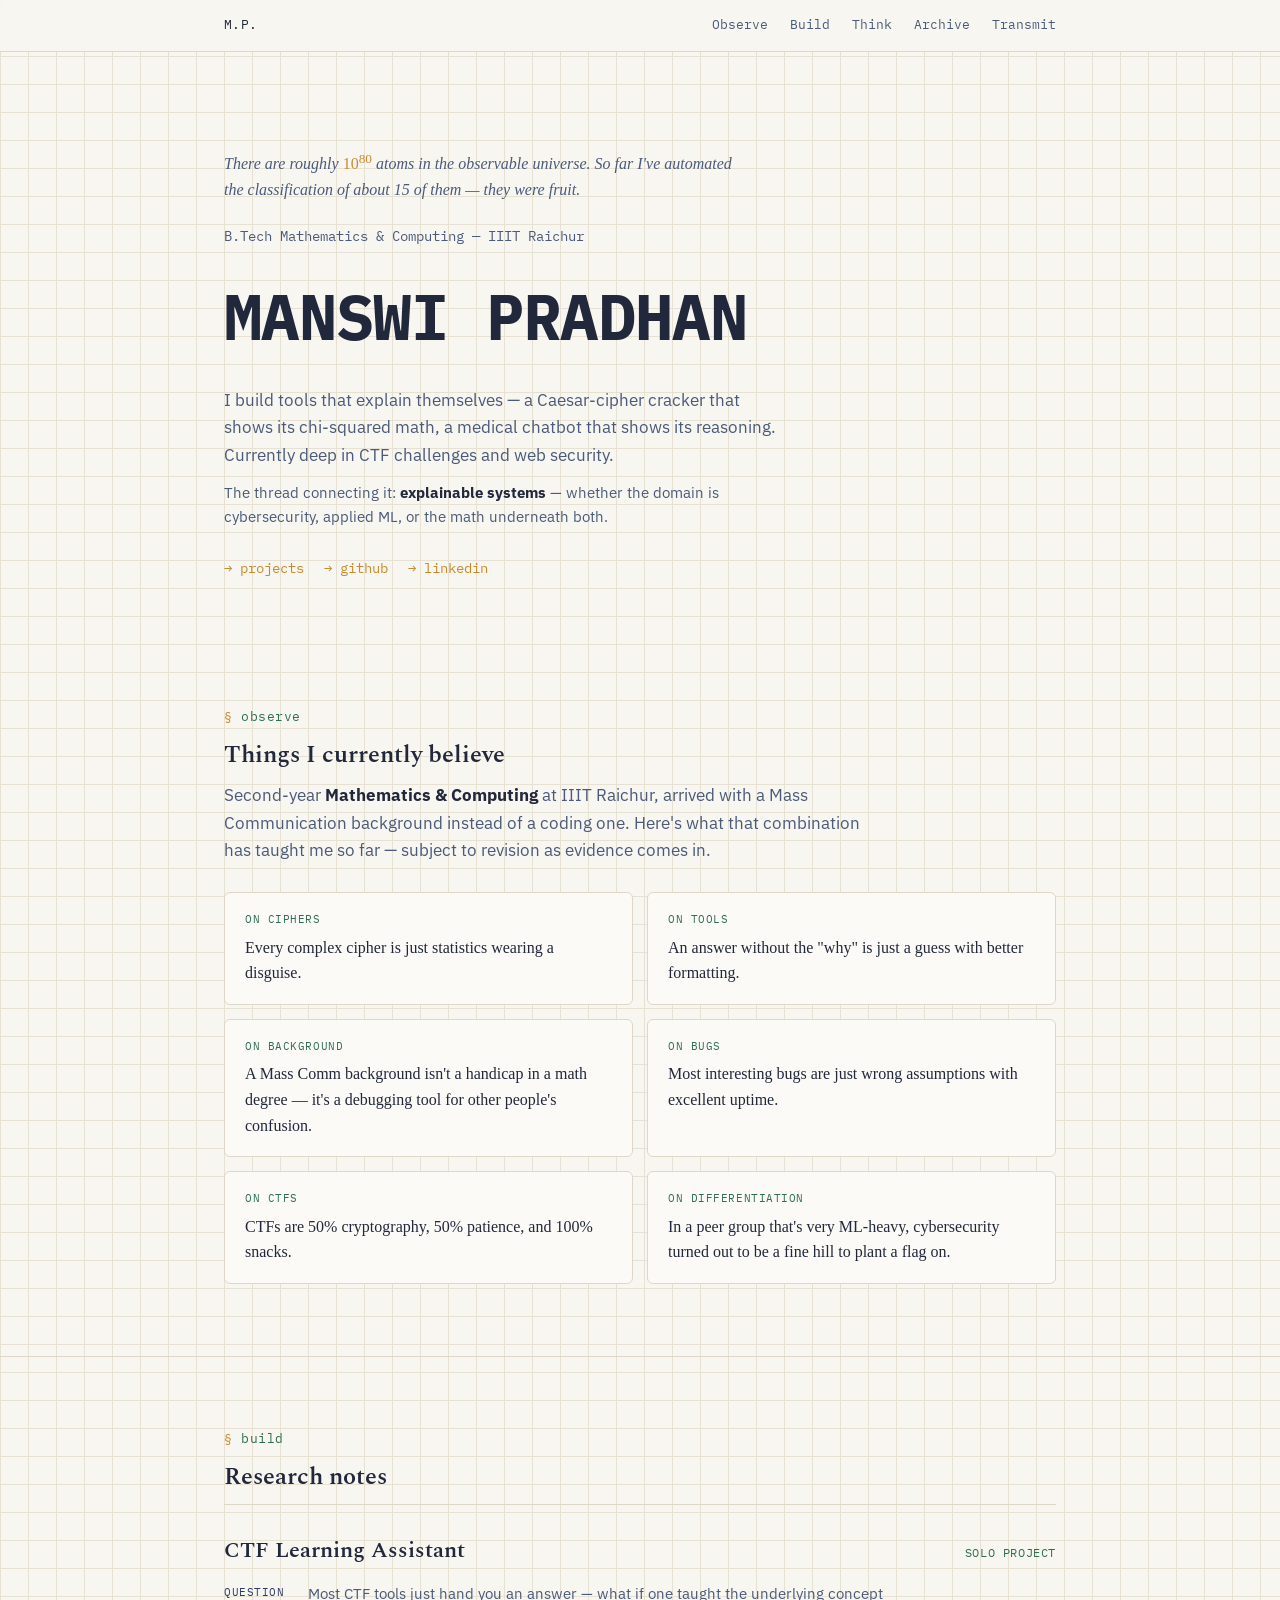
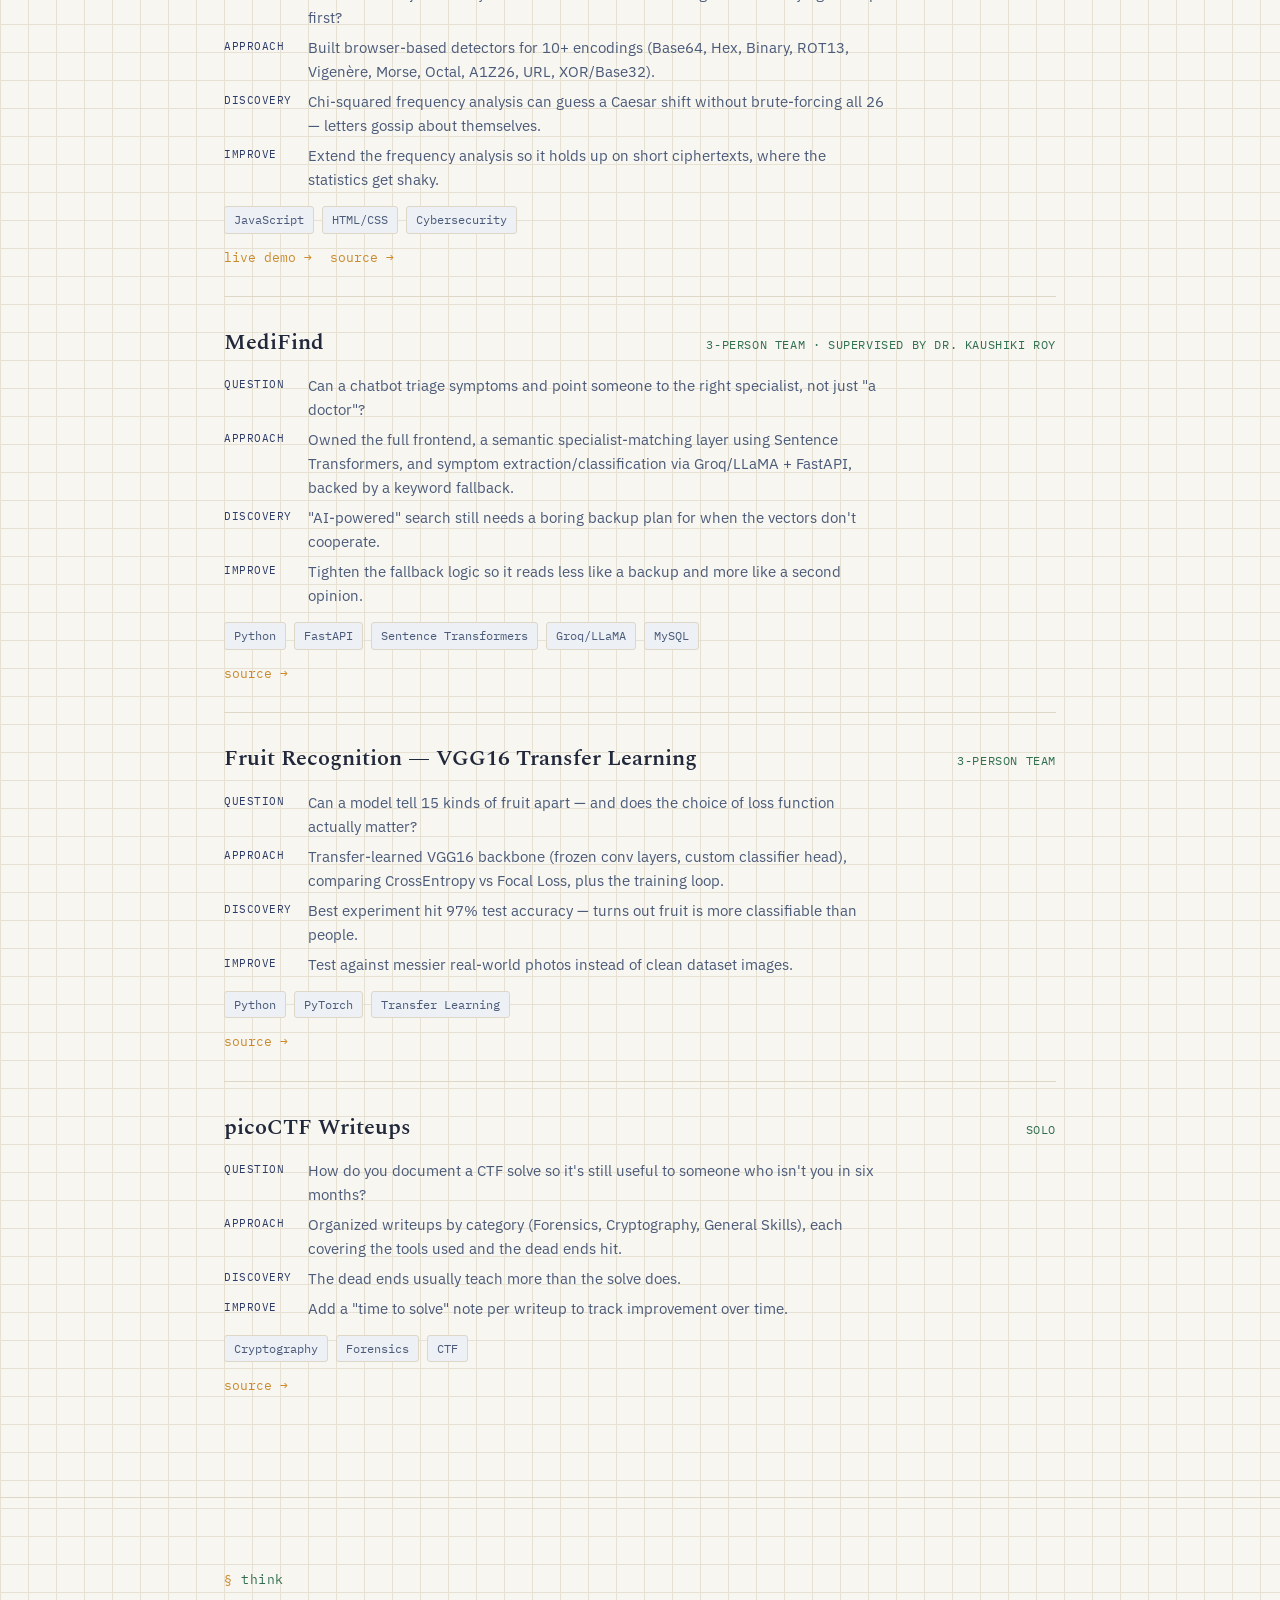
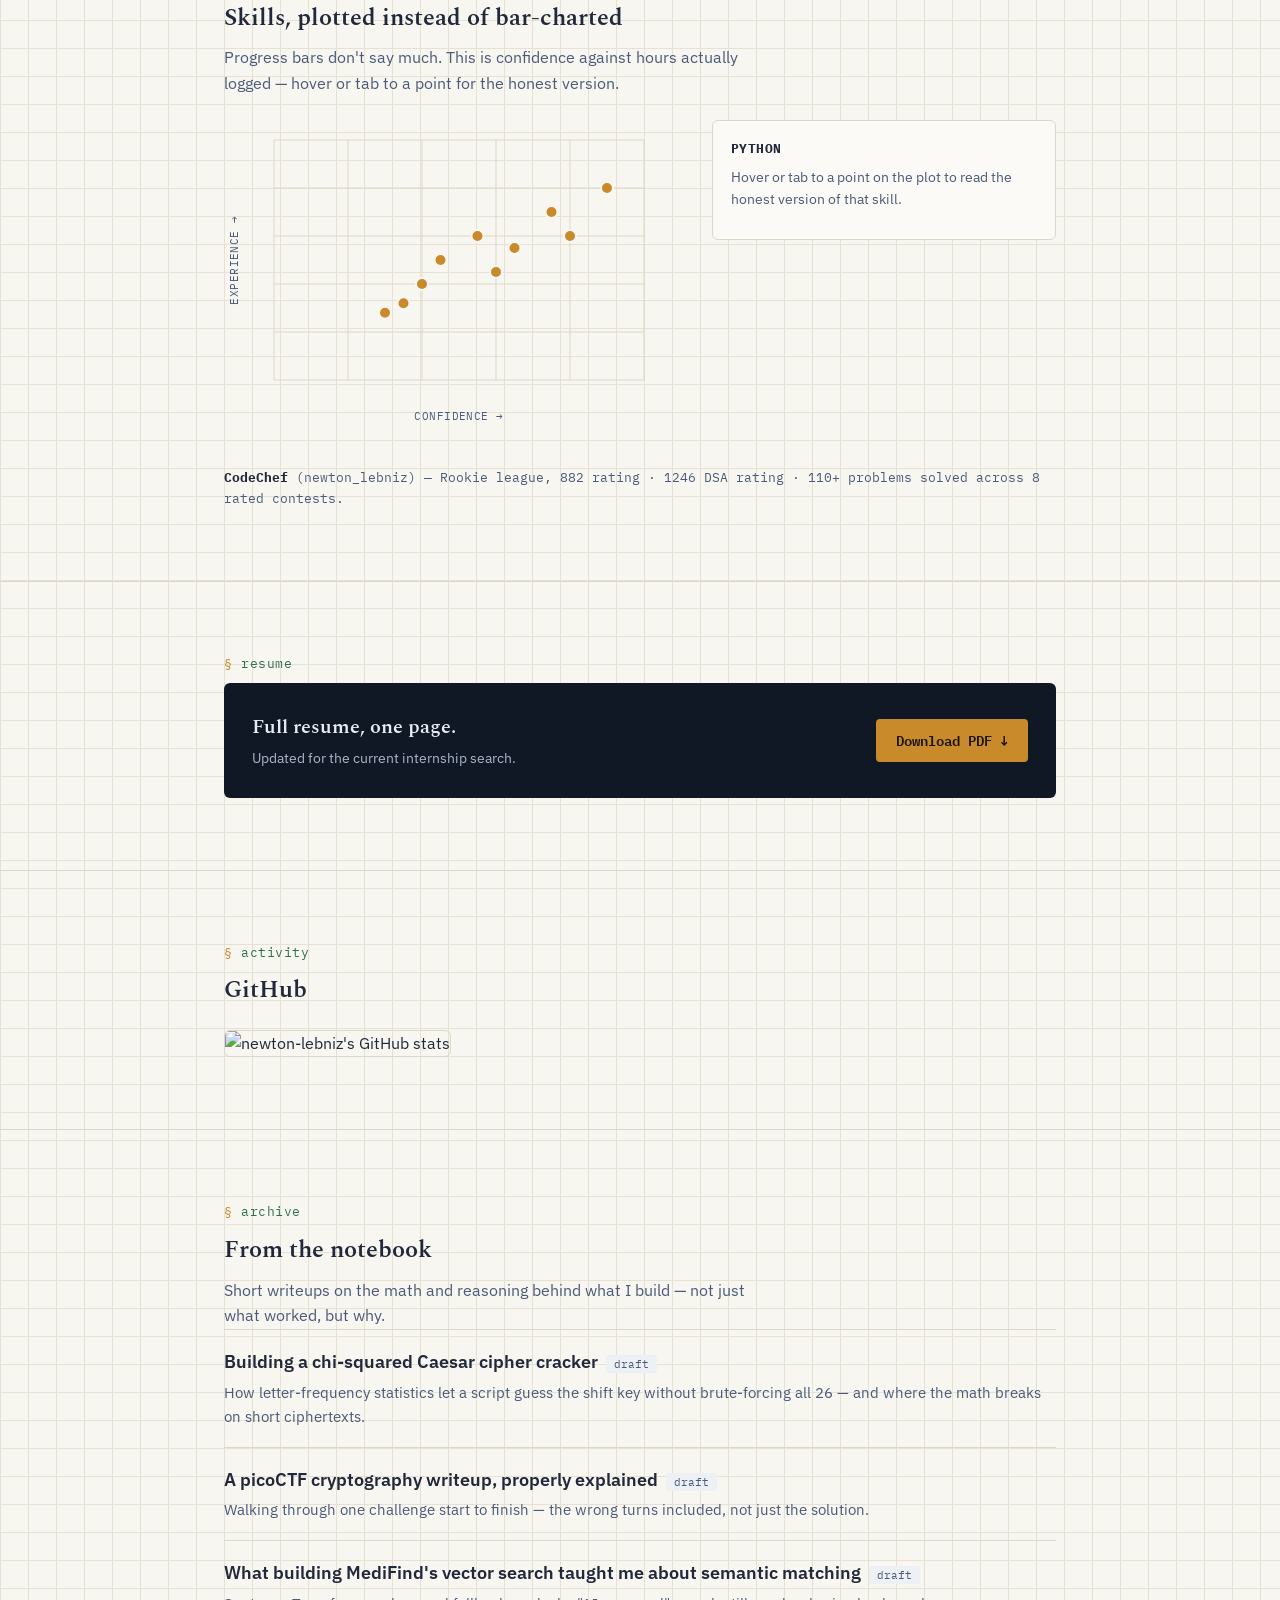
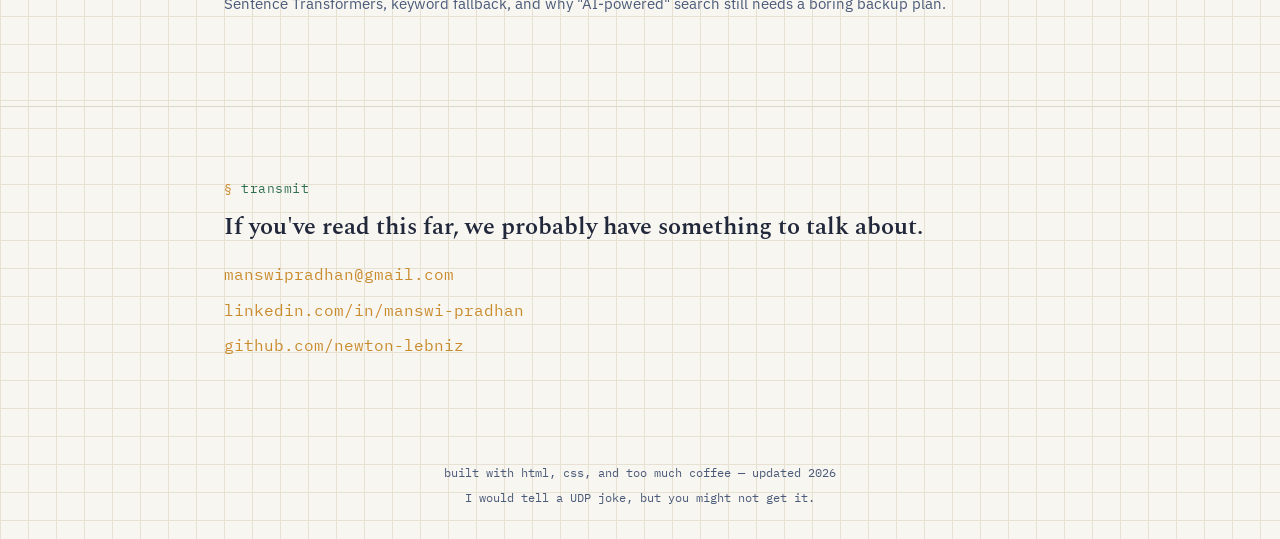
==== commit 0e977fbf: "improved the whole thing" ====
--- a/index.html
+++ b/index.html
@@ -7,7 +7,7 @@
 <meta name="description" content="Manswi Pradhan — B.Tech Mathematics & Computing student at IIIT Raichur. Builds explainable tools across cybersecurity, applied ML, and cryptography.">
 <meta name="keywords" content="Manswi Pradhan, IIIT Raichur, Mathematics and Computing, CTF, cybersecurity, machine learning, cryptography, portfolio">
 <meta name="author" content="Manswi Pradhan">
-<meta name="theme-color" content="#1B2A4A">
+<meta name="theme-color" content="#22283B">
 <link rel="canonical" href="https://newton-lebniz.github.io/">
 
 <!-- Open Graph -->
@@ -28,101 +28,26 @@
 
 <link rel="preconnect" href="https://fonts.googleapis.com">
 <link href="https://fonts.googleapis.com/css2?family=Spectral:ital,wght@0,400;0,500;0,600;0,700;1,400&family=IBM+Plex+Sans:wght@400;500;600&family=IBM+Plex+Mono:wght@400;500;600&display=swap" rel="stylesheet">
-<style>
-  :root{
-    --bg: #F7F8FA;
-    --grid-line: #E2E6ED;
-    --ink: #1B2A4A;
-    --ink-soft: #4A5A78;
-    --amber: #C98A2C;
-    --forest: #2F6F4F;
-    --card-dark: #101826;
-    --card-dark-text: #E7ECF3;
-    --border: #D7DCE5;
-    --max-w: 880px;
-  }
-  *{ box-sizing:border-box; margin:0; padding:0; }
-  html{ scroll-behavior:smooth; }
-  body{
-    background-color: var(--bg);
-    background-image:
-      linear-gradient(var(--grid-line) 1px, transparent 1px),
-      linear-gradient(90deg, var(--grid-line) 1px, transparent 1px);
-    background-size: 28px 28px;
-    color: var(--ink);
-    font-family: 'IBM Plex Sans', sans-serif;
-    line-height: 1.6;
-  }
-  h1,h2,h3{ font-family:'Spectral', serif; font-weight:600; color:var(--ink); }
-  a{ color:var(--amber); text-decoration:none; }
-  a:hover{ text-decoration:underline; }
-  a:focus-visible, button:focus-visible{ outline:2px solid var(--amber); outline-offset:3px; }
-  code, .mono{ font-family:'IBM Plex Mono', monospace; }
-
-  .wrap{ max-width:var(--max-w); margin:0 auto; padding:0 24px; }
-  section{ padding:72px 0; border-bottom:1px solid var(--border); }
-  section:last-of-type{ border-bottom:none; }
-  .eyebrow{ font-family:'IBM Plex Mono', monospace; font-size:13px; color:var(--forest); letter-spacing:.04em; margin-bottom:8px; }
-  .eyebrow::before{ content:"§ "; color:var(--amber); }
-
-  /* HERO */
-  .hero{ padding-top:96px; padding-bottom:56px; }
-  .hero-role{ font-family:'IBM Plex Mono', monospace; font-size:14px; color:var(--ink-soft); margin-bottom:18px; }
-  .decode{ font-size:clamp(36px,7vw,64px); font-weight:700; letter-spacing:-0.01em; min-height:1.2em; }
-  .decode .amber{ color:var(--amber); }
-  .hero-sub{ margin-top:20px; max-width:560px; color:var(--ink-soft); font-size:17px; }
-  .hero-links{ margin-top:28px; display:flex; gap:20px; flex-wrap:wrap; font-family:'IBM Plex Mono', monospace; font-size:14px; }
-
-  /* ABOUT */
-  .about-text{ max-width:640px; color:var(--ink-soft); font-size:17px; }
-  .about-text strong{ color:var(--ink); }
-
-  /* PROJECTS */
-  .project{ padding:28px 0; border-top:1px solid var(--border); }
-  .project:first-of-type{ border-top:none; }
-  .project-head{ display:flex; justify-content:space-between; align-items:baseline; flex-wrap:wrap; gap:8px; }
-  .project-head h3{ font-size:22px; }
-  .project-role{ font-family:'IBM Plex Mono', monospace; font-size:12px; color:var(--forest); text-transform:uppercase; letter-spacing:.05em; }
-  .project p{ color:var(--ink-soft); margin-top:8px; max-width:640px; }
-  .project-contrib{ margin-top:8px; font-size:15px; }
-  .project-contrib strong{ color:var(--ink); }
-  .tags{ margin-top:14px; display:flex; gap:8px; flex-wrap:wrap; }
-  .tag{ font-family:'IBM Plex Mono', monospace; font-size:12px; background:#EDF0F5; border:1px solid var(--border); color:var(--ink-soft); padding:3px 9px; border-radius:3px; }
-  .project-links{ margin-top:14px; display:flex; gap:18px; font-family:'IBM Plex Mono', monospace; font-size:13px; }
-
-  /* SKILLS */
-  .skill-grid{ display:grid; grid-template-columns:1fr 1fr; gap:28px; }
-  .skill-group h4{ font-family:'IBM Plex Mono', monospace; font-size:13px; color:var(--forest); margin-bottom:10px; text-transform:uppercase; letter-spacing:.04em; }
-  .skill-group ul{ list-style:none; color:var(--ink-soft); font-size:15px; }
-  .skill-group li{ padding:3px 0; }
-  @media (max-width:560px){ .skill-grid{ grid-template-columns:1fr; } }
-
-  /* RESUME */
-  .resume-card{ background:var(--card-dark); color:var(--card-dark-text); padding:28px; border-radius:6px; display:flex; justify-content:space-between; align-items:center; flex-wrap:wrap; gap:16px; }
-  .resume-card p{ color:#AAB6C8; font-size:14px; margin-top:4px; }
-  .btn{ font-family:'IBM Plex Mono', monospace; background:var(--amber); color:#1B1408; padding:10px 20px; border-radius:4px; font-size:14px; font-weight:600; display:inline-block; }
-  .btn:hover{ text-decoration:none; filter:brightness(1.08); }
-
-  /* GITHUB STATS */
-  .stats-img{ width:100%; max-width:480px; border-radius:6px; border:1px solid var(--border); }
-
-  /* WRITING */
-  .post{ padding:18px 0; border-top:1px solid var(--border); }
-  .post:first-of-type{ border-top:none; }
-  .post-title{ font-size:18px; font-weight:600; }
-  .post-status{ font-family:'IBM Plex Mono', monospace; font-size:11px; color:var(--ink-soft); background:#EDF0F5; padding:2px 8px; border-radius:3px; margin-left:8px; }
-
-  /* CONTACT */
-  .contact-list{ font-family:'IBM Plex Mono', monospace; font-size:16px; display:flex; flex-direction:column; gap:10px; margin-top:16px; }
-
-  footer{ padding:32px 0; text-align:center; font-family:'IBM Plex Mono', monospace; font-size:12px; color:var(--ink-soft); }
-
-  @media (prefers-reduced-motion: reduce){ * { animation:none !important; transition:none !important; } }
-</style>
+<link rel="stylesheet" href="assets/css/style.css">
+
 </head>
 <body>
 
-<div class="wrap hero">
+<nav class="sitenav">
+  <div class="wrap">
+    <a class="mark" href="#top">M.P.</a>
+    <div class="navlinks">
+      <a href="#about">Observe</a>
+      <a href="#projects">Build</a>
+      <a href="#skills">Think</a>
+      <a href="#writing">Archive</a>
+      <a href="#contact">Transmit</a>
+    </div>
+  </div>
+</nav>
+
+<div class="wrap hero" id="top">
+  <p class="hero-quip">There are roughly <span class="amber">10<sup>80</sup></span> atoms in the observable universe. So far I've automated the classification of about 15 of them — they were fruit.</p>
   <div class="hero-role">B.Tech Mathematics &amp; Computing — IIIT Raichur</div>
   <h1 class="decode mono" id="decodeText">MANSWI PRADHAN</h1>
   <p class="hero-sub">I build tools that explain themselves — a Caesar-cipher cracker that shows its chi-squared math, a medical chatbot that shows its reasoning. Currently deep in CTF challenges and web security.</p>
@@ -136,23 +61,36 @@
 
 <section id="about">
   <div class="wrap">
-    <div class="eyebrow">about</div>
-    <p class="about-text">2nd-year <strong>Mathematics &amp; Computing</strong> student at IIIT Raichur, coming in with a Mass Communication background — which mostly means I default to explaining things clearly instead of assuming the reader already knows the jargon. That habit shows up in my projects: every tool I build tries to teach the "why," not just spit out an answer. I compete in CTFs and hackathons, and I'm using cybersecurity as my differentiator against a very ML-heavy peer group.</p>
+    <div class="eyebrow">observe</div>
+    <h2 style="margin-bottom:8px;">Things I currently believe</h2>
+    <p class="about-text">Second-year <strong>Mathematics &amp; Computing</strong> at IIIT Raichur, arrived with a Mass Communication background instead of a coding one. Here's what that combination has taught me so far — subject to revision as evidence comes in.</p>
+    <div class="beliefs">
+      <div class="belief" tabindex="0"><span class="belief-tag">on ciphers</span>Every complex cipher is just statistics wearing a disguise.</div>
+      <div class="belief" tabindex="0"><span class="belief-tag">on tools</span>An answer without the "why" is just a guess with better formatting.</div>
+      <div class="belief" tabindex="0"><span class="belief-tag">on background</span>A Mass Comm background isn't a handicap in a math degree — it's a debugging tool for other people's confusion.</div>
+      <div class="belief" tabindex="0"><span class="belief-tag">on bugs</span>Most interesting bugs are just wrong assumptions with excellent uptime.</div>
+      <div class="belief" tabindex="0"><span class="belief-tag">on CTFs</span>CTFs are 50% cryptography, 50% patience, and 100% snacks.</div>
+      <div class="belief" tabindex="0"><span class="belief-tag">on differentiation</span>In a peer group that's very ML-heavy, cybersecurity turned out to be a fine hill to plant a flag on.</div>
+    </div>
   </div>
 </section>
 
 <section id="projects">
   <div class="wrap">
-    <div class="eyebrow">what I've built</div>
-    <h2 style="margin-bottom:8px;">Projects</h2>
+    <div class="eyebrow">build</div>
+    <h2 style="margin-bottom:8px;">Research notes</h2>
 
     <div class="project">
       <div class="project-head">
         <h3>CTF Learning Assistant</h3>
         <span class="project-role">Solo project</span>
       </div>
-      <p>A browser-based tool that detects encoding types from raw strings and teaches the prerequisite concepts before showing the decode — built because most CTF tools just hand you an answer with zero explanation.</p>
-      <div class="project-contrib"><strong>Built:</strong> detectors for 10+ encodings (Base64, Hex, Binary, ROT13, Vigenère, Morse, Octal, A1Z26, URL encoding), chi-squared frequency analysis for auto-cracking Caesar ciphers, and a Base32/XOR detector layer.</div>
+      <dl class="project-notes">
+        <dt>Question</dt><dd>Most CTF tools just hand you an answer — what if one taught the underlying concept first?</dd>
+        <dt>Approach</dt><dd>Built browser-based detectors for 10+ encodings (Base64, Hex, Binary, ROT13, Vigenère, Morse, Octal, A1Z26, URL, XOR/Base32).</dd>
+        <dt>Discovery</dt><dd>Chi-squared frequency analysis can guess a Caesar shift without brute-forcing all 26 — letters gossip about themselves.</dd>
+        <dt>Improve</dt><dd>Extend the frequency analysis so it holds up on short ciphertexts, where the statistics get shaky.</dd>
+      </dl>
       <div class="tags"><span class="tag">JavaScript</span><span class="tag">HTML/CSS</span><span class="tag">Cybersecurity</span></div>
       <div class="project-links">
         <a href="https://newton-lebniz.github.io/CTF-Learning-Assistant/" target="_blank" rel="noopener">live demo →</a>
@@ -165,8 +103,12 @@
         <h3>MediFind</h3>
         <span class="project-role">3-person team · supervised by Dr. Kaushiki Roy</span>
       </div>
-      <p>An AI-powered medical chatbot that triages symptoms and recommends nearby doctors based on specialty-matching.</p>
-      <div class="project-contrib"><strong>My contribution:</strong> the full frontend, the vector search layer (semantic specialist-matching using Sentence Transformers), AI classification with a keyword fallback, and symptom extraction.</div>
+      <dl class="project-notes">
+        <dt>Question</dt><dd>Can a chatbot triage symptoms and point someone to the right specialist, not just "a doctor"?</dd>
+        <dt>Approach</dt><dd>Owned the full frontend, a semantic specialist-matching layer using Sentence Transformers, and symptom extraction/classification via Groq/LLaMA + FastAPI, backed by a keyword fallback.</dd>
+        <dt>Discovery</dt><dd>"AI-powered" search still needs a boring backup plan for when the vectors don't cooperate.</dd>
+        <dt>Improve</dt><dd>Tighten the fallback logic so it reads less like a backup and more like a second opinion.</dd>
+      </dl>
       <div class="tags"><span class="tag">Python</span><span class="tag">FastAPI</span><span class="tag">Sentence Transformers</span><span class="tag">Groq/LLaMA</span><span class="tag">MySQL</span></div>
       <div class="project-links">
         <a href="https://github.com/newton-lebniz/MediFind" target="_blank" rel="noopener">source →</a>
@@ -178,8 +120,12 @@
         <h3>Fruit Recognition — VGG16 Transfer Learning</h3>
         <span class="project-role">3-person team</span>
       </div>
-      <p>A 15-class fruit image classifier built on a transfer-learned VGG16 backbone, comparing CrossEntropy vs Focal Loss.</p>
-      <div class="project-contrib"><strong>My contribution:</strong> model architecture (frozen conv layers, custom classifier head) and the training loop — Experiment 1 hit 97% test accuracy.</div>
+      <dl class="project-notes">
+        <dt>Question</dt><dd>Can a model tell 15 kinds of fruit apart — and does the choice of loss function actually matter?</dd>
+        <dt>Approach</dt><dd>Transfer-learned VGG16 backbone (frozen conv layers, custom classifier head), comparing CrossEntropy vs Focal Loss, plus the training loop.</dd>
+        <dt>Discovery</dt><dd>Best experiment hit 97% test accuracy — turns out fruit is more classifiable than people.</dd>
+        <dt>Improve</dt><dd>Test against messier real-world photos instead of clean dataset images.</dd>
+      </dl>
       <div class="tags"><span class="tag">Python</span><span class="tag">PyTorch</span><span class="tag">Transfer Learning</span></div>
       <div class="project-links">
         <a href="https://github.com/newton-lebniz/Fruit-Recognition" target="_blank" rel="noopener">source →</a>
@@ -191,8 +137,12 @@
         <h3>picoCTF Writeups</h3>
         <span class="project-role">Solo</span>
       </div>
-      <p>Solutions and walkthroughs across Forensics, Cryptography, and General Skills categories — written to show the reasoning path to a solve, not just the final flag.</p>
-      <div class="project-contrib"><strong>Structure:</strong> organized by category (Forensics, Cryptography, General Skills), each writeup covering the tools used, the dead ends hit, and the actual technique that cracked it.</div>
+      <dl class="project-notes">
+        <dt>Question</dt><dd>How do you document a CTF solve so it's still useful to someone who isn't you in six months?</dd>
+        <dt>Approach</dt><dd>Organized writeups by category (Forensics, Cryptography, General Skills), each covering the tools used and the dead ends hit.</dd>
+        <dt>Discovery</dt><dd>The dead ends usually teach more than the solve does.</dd>
+        <dt>Improve</dt><dd>Add a "time to solve" note per writeup to track improvement over time.</dd>
+      </dl>
       <div class="tags"><span class="tag">Cryptography</span><span class="tag">Forensics</span><span class="tag">CTF</span></div>
       <div class="project-links">
         <a href="https://github.com/newton-lebniz/picoCTF-writeups" target="_blank" rel="noopener">source →</a>
@@ -203,26 +153,50 @@
 
 <section id="skills">
   <div class="wrap">
-    <div class="eyebrow">tech</div>
-    <h2 style="margin-bottom:24px;">Skills</h2>
-    <div class="skill-grid">
-      <div class="skill-group">
-        <h4>Languages</h4>
-        <ul><li>C</li><li>Java</li><li>Python</li><li>JavaScript</li></ul>
-      </div>
-      <div class="skill-group">
-        <h4>ML / Data</h4>
-        <ul><li>PyTorch</li><li>Sentence Transformers</li><li>MySQL</li></ul>
-      </div>
-      <div class="skill-group">
-        <h4>Web</h4>
-        <ul><li>HTML / CSS</li><li>FastAPI</li></ul>
-      </div>
-      <div class="skill-group">
-        <h4>Tools</h4>
-        <ul><li>Linux</li><li>Git</li></ul>
-      </div>
-    </div>
+    <div class="eyebrow">think</div>
+    <h2 style="margin-bottom:8px;">Skills, plotted instead of bar-charted</h2>
+    <p style="color:var(--ink-soft); max-width:560px; margin-bottom:24px;">Progress bars don't say much. This is confidence against hours actually logged — hover or tab to a point for the honest version.</p>
+
+    <div class="skill-chart-wrap">
+      <div class="skill-chart">
+        <svg viewBox="0 0 460 320" role="img" aria-label="Scatter plot of skills by confidence and experience">
+          <!-- gridlines -->
+          <g class="skill-gridline">
+            <line x1="50" y1="20" x2="50" y2="260"></line>
+            <line x1="124" y1="20" x2="124" y2="260"></line>
+            <line x1="198" y1="20" x2="198" y2="260"></line>
+            <line x1="272" y1="20" x2="272" y2="260"></line>
+            <line x1="346" y1="20" x2="346" y2="260"></line>
+            <line x1="420" y1="20" x2="420" y2="260"></line>
+            <line x1="50" y1="260" x2="420" y2="260"></line>
+            <line x1="50" y1="212" x2="420" y2="212"></line>
+            <line x1="50" y1="164" x2="420" y2="164"></line>
+            <line x1="50" y1="116" x2="420" y2="116"></line>
+            <line x1="50" y1="68" x2="420" y2="68"></line>
+            <line x1="50" y1="20" x2="420" y2="20"></line>
+          </g>
+          <text class="skill-axis-label" x="235" y="300" text-anchor="middle">confidence →</text>
+          <text class="skill-axis-label" x="-140" y="14" text-anchor="middle" transform="rotate(-90)">experience →</text>
+
+          <circle class="skill-point" tabindex="0" cx="383" cy="68" r="6" data-name="Python" data-note="Everyday language — the CTF tools, MediFind's backend, and the fruit classifier all lean on it."><title>Python</title></circle>
+          <circle class="skill-point" tabindex="0" cx="327.5" cy="92" r="6" data-name="Git &amp; Linux" data-note="The tools I reach for without thinking, which is sort of the whole point."><title>Git &amp; Linux</title></circle>
+          <circle class="skill-point" tabindex="0" cx="346" cy="116" r="6" data-name="Cryptography &amp; Statistics" data-note="The chi-squared Caesar cracker is basically a stats degree in disguise."><title>Cryptography &amp; Statistics</title></circle>
+          <circle class="skill-point" tabindex="0" cx="290.5" cy="128" r="6" data-name="HTML / CSS" data-note="This site is the proof of work."><title>HTML / CSS</title></circle>
+          <circle class="skill-point" tabindex="0" cx="253.5" cy="116" r="6" data-name="C" data-note="Where I learned to actually respect memory."><title>C</title></circle>
+          <circle class="skill-point" tabindex="0" cx="272" cy="152" r="6" data-name="PyTorch" data-note="97% on 15 fruit classes says as much about the dataset as it does about me."><title>PyTorch</title></circle>
+          <circle class="skill-point" tabindex="0" cx="216.5" cy="140" r="6" data-name="Java" data-note="Solid, dependable, rarely surprising — in a good way."><title>Java</title></circle>
+          <circle class="skill-point" tabindex="0" cx="198" cy="164" r="6" data-name="Sentence Transformers" data-note="Great until it isn't — hence the keyword fallback."><title>Sentence Transformers</title></circle>
+          <circle class="skill-point" tabindex="0" cx="179.5" cy="183.2" r="6" data-name="FastAPI &amp; MySQL" data-note="The unglamorous plumbing behind MediFind."><title>FastAPI &amp; MySQL</title></circle>
+          <circle class="skill-point" tabindex="0" cx="161" cy="192.8" r="6" data-name="MATLAB" data-note="Mostly for when the math needs to see itself plotted."><title>MATLAB</title></circle>
+        </svg>
+      </div>
+      <div class="skill-note" id="skillNote">
+        <strong>Python</strong>
+        Hover or tab to a point on the plot to read the honest version of that skill.
+      </div>
+    </div>
+
+    <p class="cp-line"><strong>CodeChef</strong> (newton_lebniz) — Rookie league, 882 rating · 1246 DSA rating · 110+ problems solved across 8 rated contests.</p>
   </div>
 </section>
 
@@ -243,13 +217,13 @@
   <div class="wrap">
     <div class="eyebrow">activity</div>
     <h2 style="margin-bottom:20px;">GitHub</h2>
-    <img class="stats-img" src="https://github-readme-stats.vercel.app/api?username=newton-lebniz&show_icons=true&theme=default&hide_border=true&bg_color=F7F8FA&title_color=1B2A4A&text_color=4A5A78&icon_color=C98A2C" alt="newton-lebniz's GitHub stats">
+    <img class="stats-img" src="https://github-readme-stats-fast.vercel.app/api?username=newton-lebniz&show_icons=true&theme=default&hide_border=true&bg_color=F8F6F1&title_color=22283B&text_color=565F78&icon_color=C98A2C" alt="newton-lebniz's GitHub stats">
   </div>
 </section>
 
 <section id="writing">
   <div class="wrap">
-    <div class="eyebrow">writing</div>
+    <div class="eyebrow">archive</div>
     <h2 style="margin-bottom:8px;">From the notebook</h2>
     <p style="color:var(--ink-soft); max-width:560px;">Short writeups on the math and reasoning behind what I build — not just what worked, but why.</p>
 
@@ -270,8 +244,8 @@
 
 <section id="contact">
   <div class="wrap">
-    <div class="eyebrow">contact</div>
-    <h2>Get in touch</h2>
+    <div class="eyebrow">transmit</div>
+    <h2>If you've read this far, we probably have something to talk about.</h2>
     <div class="contact-list">
       <a href="mailto:manswipradhan@gmail.com">manswipradhan@gmail.com</a>
       <a href="https://www.linkedin.com/in/manswi-pradhan-462a21231" target="_blank" rel="noopener">linkedin.com/in/manswi-pradhan</a>
@@ -280,51 +254,15 @@
   </div>
 </section>
 
-<footer>built with html, css, and too much coffee — updated 2026</footer>
-
-<script>
-  // Hero decode effect: scrambled string resolves into the name, nodding to the Caesar-cracker project.
-  const target = "MANSWI PRADHAN";
-  const chars = "ABCDEFGHIJKLMNOPQRSTUVWXYZ";
-  const el = document.getElementById('decodeText');
-  const prefersReduced = window.matchMedia('(prefers-reduced-motion: reduce)').matches;
-
-  function randChar(){ return chars[Math.floor(Math.random()*chars.length)]; }
-
-  if(prefersReduced){
-    el.textContent = target;
-  } else {
-    let revealed = 0;
-    const frame = () => {
-      let out = "";
-      for(let i=0;i<target.length;i++){
-        if(target[i] === " "){ out += " "; continue; }
-        out += i < revealed ? target[i] : randChar();
-      }
-      el.textContent = out;
-      if(revealed < target.length){
-        revealed += 0.3;
-        requestAnimationFrame(frame);
-      } else {
-        el.textContent = target;
-      }
-    };
-    let ticks = 0;
-    const interval = setInterval(() => {
-      ticks++;
-      let out = "";
-      for(let i=0;i<target.length;i++){
-        if(target[i] === " "){ out += " "; continue; }
-        out += i < ticks*1.1 ? target[i] : randChar();
-      }
-      el.textContent = out;
-      if(ticks*1.1 >= target.length){
-        clearInterval(interval);
-        el.textContent = target;
-      }
-    }, 45);
-  }
-</script>
+<footer>
+  built with html, css, and too much coffee — updated 2026
+  <span class="joke" id="footerJoke">There are only 10 kinds of people: those who understand binary, and those who don't.</span>
+  <noscript><span class="joke">There are only 10 kinds of people: those who understand binary, and those who don't.</span></noscript>
+</footer>
+
+<div id="piBadge" aria-live="polite"></div>
+
+<script src="assets/js/main.js"></script>
 
 </body>
 
--- a/assets/css/style.css
+++ b/assets/css/style.css
@@ -0,0 +1,131 @@
+
+  :root{
+    --bg: #F8F6F1;
+    --grid-line: #E7E1D3;
+    --ink: #22283B;
+    --ink-soft: #4A5A78;
+    --navy: #2B3A67;
+    --amber: #C98A2C;
+    --forest: #2F6F4F;
+    --card-dark: #101826;
+    --card-dark-text: #E7ECF3;
+    --border: #DED7C7;
+    --max-w: 880px;
+  }
+  *{ box-sizing:border-box; margin:0; padding:0; }
+  html{ scroll-behavior:smooth; }
+  body{
+    background-color: var(--bg);
+    background-image:
+      linear-gradient(var(--grid-line) 1px, transparent 1px),
+      linear-gradient(90deg, var(--grid-line) 1px, transparent 1px);
+    background-size: 28px 28px;
+    color: var(--ink);
+    font-family: 'IBM Plex Sans', sans-serif;
+    line-height: 1.6;
+    padding-top: 52px;
+  }
+
+  /* NAV */
+  .sitenav{
+    position:fixed; top:0; left:0; right:0; z-index:50;
+    background:rgba(248,246,241,0.88); backdrop-filter:blur(6px);
+    border-bottom:1px solid var(--border);
+    height:52px; display:flex; align-items:center;
+  }
+  .sitenav .wrap{ display:flex; justify-content:space-between; align-items:center; width:100%; }
+  .sitenav .mark{ font-family:'IBM Plex Mono', monospace; font-size:13px; color:var(--ink); letter-spacing:.03em; }
+  .sitenav .mark:hover{ text-decoration:none; }
+  .sitenav .navlinks{ display:flex; gap:22px; font-family:'IBM Plex Mono', monospace; font-size:13px; }
+  .sitenav .navlinks a{ color:var(--ink-soft); }
+  .sitenav .navlinks a:hover{ color:var(--amber); text-decoration:none; }
+  @media (max-width:560px){ .sitenav .navlinks{ gap:14px; } .sitenav .navlinks span.navword{ display:none; } }
+  h1,h2,h3{ font-family:'Spectral', serif; font-weight:600; color:var(--ink); }
+  a{ color:var(--amber); text-decoration:none; }
+  a:hover{ text-decoration:underline; }
+  a:focus-visible, button:focus-visible{ outline:2px solid var(--amber); outline-offset:3px; }
+  code, .mono{ font-family:'IBM Plex Mono', monospace; }
+
+  .wrap{ max-width:var(--max-w); margin:0 auto; padding:0 24px; }
+  section{ padding:72px 0; border-bottom:1px solid var(--border); }
+  section:last-of-type{ border-bottom:none; }
+  .eyebrow{ font-family:'IBM Plex Mono', monospace; font-size:13px; color:var(--forest); letter-spacing:.04em; margin-bottom:8px; }
+  .eyebrow::before{ content:"§ "; color:var(--amber); }
+
+  /* HERO */
+  .hero{ padding-top:96px; padding-bottom:56px; }
+  .hero-role{ font-family:'IBM Plex Mono', monospace; font-size:14px; color:var(--ink-soft); margin-bottom:18px; }
+  .decode{ font-size:clamp(36px,7vw,64px); font-weight:700; letter-spacing:-0.01em; min-height:1.2em; }
+  .decode .amber{ color:var(--amber); }
+  .hero-sub{ margin-top:20px; max-width:560px; color:var(--ink-soft); font-size:17px; }
+  .hero-links{ margin-top:28px; display:flex; gap:20px; flex-wrap:wrap; font-family:'IBM Plex Mono', monospace; font-size:14px; }
+
+  /* HERO QUIP */
+  .hero-quip{ font-family:'Spectral', serif; font-style:italic; font-size:16px; color:var(--ink-soft); max-width:520px; margin-bottom:22px; }
+  .hero-quip .amber{ color:var(--amber); font-style:normal; }
+
+  /* ABOUT */
+  .about-text{ max-width:640px; color:var(--ink-soft); font-size:17px; margin-bottom:28px; }
+  .about-text strong{ color:var(--ink); }
+  .beliefs{ display:grid; grid-template-columns:1fr 1fr; gap:14px; }
+  .belief{ background:#FBFAF6; border:1px solid var(--border); border-radius:6px; padding:18px 20px; font-family:'Spectral', serif; font-size:16px; color:var(--ink); transition:transform .15s ease, border-color .15s ease; }
+  .belief:hover, .belief:focus-within{ transform:translateY(-2px); border-color:var(--amber); }
+  .belief-tag{ display:block; font-family:'IBM Plex Mono', monospace; font-size:11px; color:var(--forest); text-transform:uppercase; letter-spacing:.05em; margin-bottom:6px; }
+  @media (max-width:560px){ .beliefs{ grid-template-columns:1fr; } }
+
+  /* PROJECTS */
+  .project{ padding:28px 0; border-top:1px solid var(--border); }
+  .project:first-of-type{ border-top:none; }
+  .project-head{ display:flex; justify-content:space-between; align-items:baseline; flex-wrap:wrap; gap:8px; }
+  .project-head h3{ font-size:22px; }
+  .project-role{ font-family:'IBM Plex Mono', monospace; font-size:12px; color:var(--forest); text-transform:uppercase; letter-spacing:.05em; }
+  .project-notes{ margin-top:14px; display:grid; grid-template-columns:auto 1fr; gap:6px 16px; max-width:660px; }
+  .project-notes dt{ font-family:'IBM Plex Mono', monospace; font-size:11px; color:var(--navy); text-transform:uppercase; letter-spacing:.05em; padding-top:2px; white-space:nowrap; }
+  .project-notes dd{ color:var(--ink-soft); font-size:15px; }
+  .tags{ margin-top:14px; display:flex; gap:8px; flex-wrap:wrap; }
+  .tag{ font-family:'IBM Plex Mono', monospace; font-size:12px; background:#EDF0F5; border:1px solid var(--border); color:var(--ink-soft); padding:3px 9px; border-radius:3px; }
+  .project-links{ margin-top:14px; display:flex; gap:18px; font-family:'IBM Plex Mono', monospace; font-size:13px; }
+
+  /* SKILLS */
+  .skill-chart-wrap{ display:flex; gap:28px; flex-wrap:wrap; align-items:flex-start; }
+  .skill-chart{ flex:1 1 420px; max-width:460px; }
+  .skill-chart svg{ width:100%; height:auto; overflow:visible; }
+  .skill-axis-label{ font-family:'IBM Plex Mono', monospace; font-size:11px; fill:var(--ink-soft); text-transform:uppercase; letter-spacing:.04em; }
+  .skill-gridline{ stroke:var(--border); stroke-width:1; }
+  .skill-point{ fill:var(--amber); stroke:var(--bg); stroke-width:2; cursor:pointer; transition:r .12s ease, fill .12s ease; }
+  .skill-point:hover, .skill-point:focus{ fill:var(--navy); outline:none; }
+  .skill-point-label{ font-family:'IBM Plex Mono', monospace; font-size:10px; fill:var(--ink-soft); pointer-events:none; }
+  .skill-note{ flex:1 1 220px; min-width:220px; background:#FBFAF6; border:1px solid var(--border); border-radius:6px; padding:18px; font-size:14px; color:var(--ink-soft); min-height:120px; }
+  .skill-note strong{ display:block; color:var(--ink); font-family:'IBM Plex Mono', monospace; font-size:13px; margin-bottom:6px; text-transform:uppercase; letter-spacing:.03em; }
+  .cp-line{ margin-top:20px; font-family:'IBM Plex Mono', monospace; font-size:13px; color:var(--ink-soft); }
+  .cp-line strong{ color:var(--ink); }
+
+  /* FOOTER JOKE */
+  footer .joke{ display:block; margin-top:6px; color:var(--ink-soft); }
+
+  /* PI EASTER EGG */
+  #piBadge{ position:fixed; bottom:18px; right:18px; z-index:80; background:var(--card-dark); color:var(--card-dark-text); font-family:'IBM Plex Mono', monospace; font-size:12px; padding:10px 14px; border-radius:6px; max-width:min(80vw,360px); word-break:break-all; box-shadow:0 6px 20px rgba(0,0,0,.25); display:none; }
+  #piBadge.show{ display:block; }
+  #piBadge .pi-close{ float:right; margin-left:10px; cursor:pointer; color:#AAB6C8; }
+
+  /* RESUME */
+  .resume-card{ background:var(--card-dark); color:var(--card-dark-text); padding:28px; border-radius:6px; display:flex; justify-content:space-between; align-items:center; flex-wrap:wrap; gap:16px; }
+  .resume-card p{ color:#AAB6C8; font-size:14px; margin-top:4px; }
+  .btn{ font-family:'IBM Plex Mono', monospace; background:var(--amber); color:#1B1408; padding:10px 20px; border-radius:4px; font-size:14px; font-weight:600; display:inline-block; }
+  .btn:hover{ text-decoration:none; filter:brightness(1.08); }
+
+  /* GITHUB STATS */
+  .stats-img{ width:100%; max-width:480px; border-radius:6px; border:1px solid var(--border); }
+
+  /* WRITING */
+  .post{ padding:18px 0; border-top:1px solid var(--border); }
+  .post:first-of-type{ border-top:none; }
+  .post-title{ font-size:18px; font-weight:600; }
+  .post-status{ font-family:'IBM Plex Mono', monospace; font-size:11px; color:var(--ink-soft); background:#EDF0F5; padding:2px 8px; border-radius:3px; margin-left:8px; }
+
+  /* CONTACT */
+  .contact-list{ font-family:'IBM Plex Mono', monospace; font-size:16px; display:flex; flex-direction:column; gap:10px; margin-top:16px; }
+
+  footer{ padding:32px 0; text-align:center; font-family:'IBM Plex Mono', monospace; font-size:12px; color:var(--ink-soft); }
+
+  @media (prefers-reduced-motion: reduce){ * { animation:none !important; transition:none !important; } }
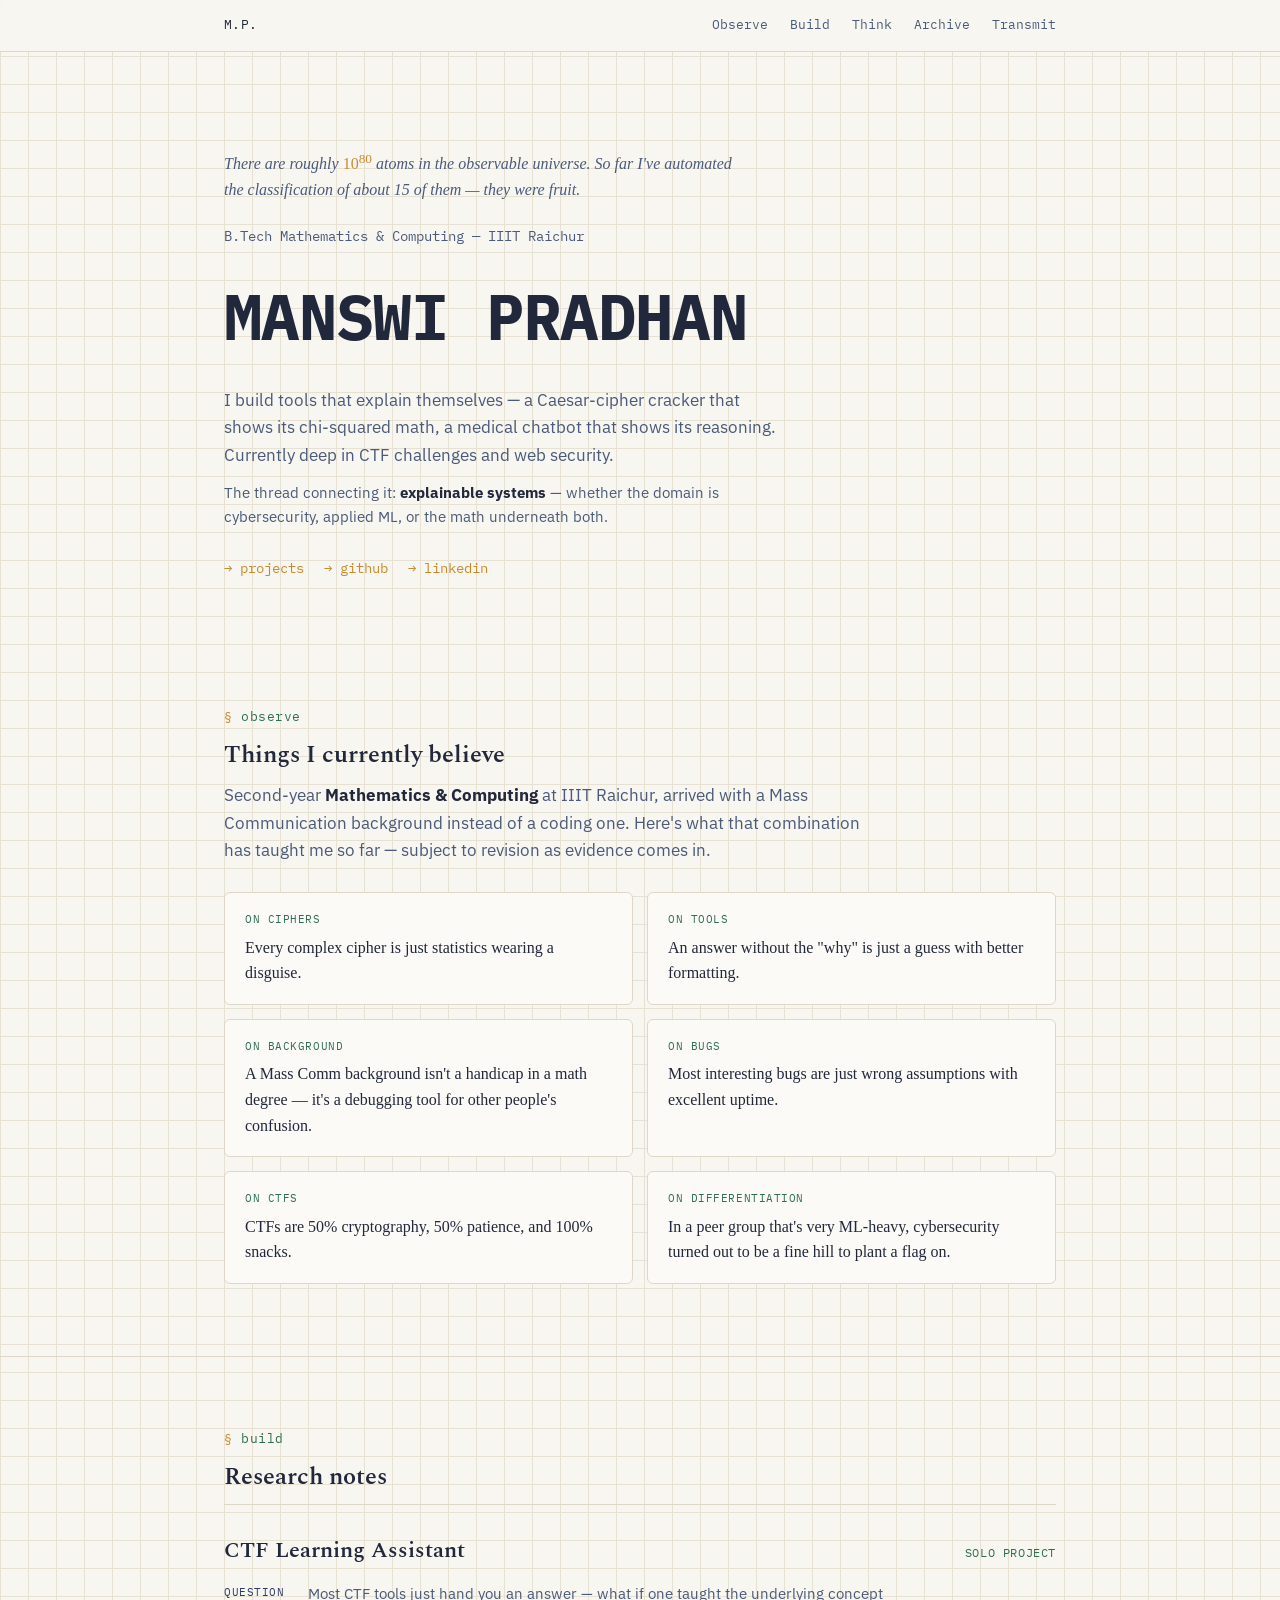
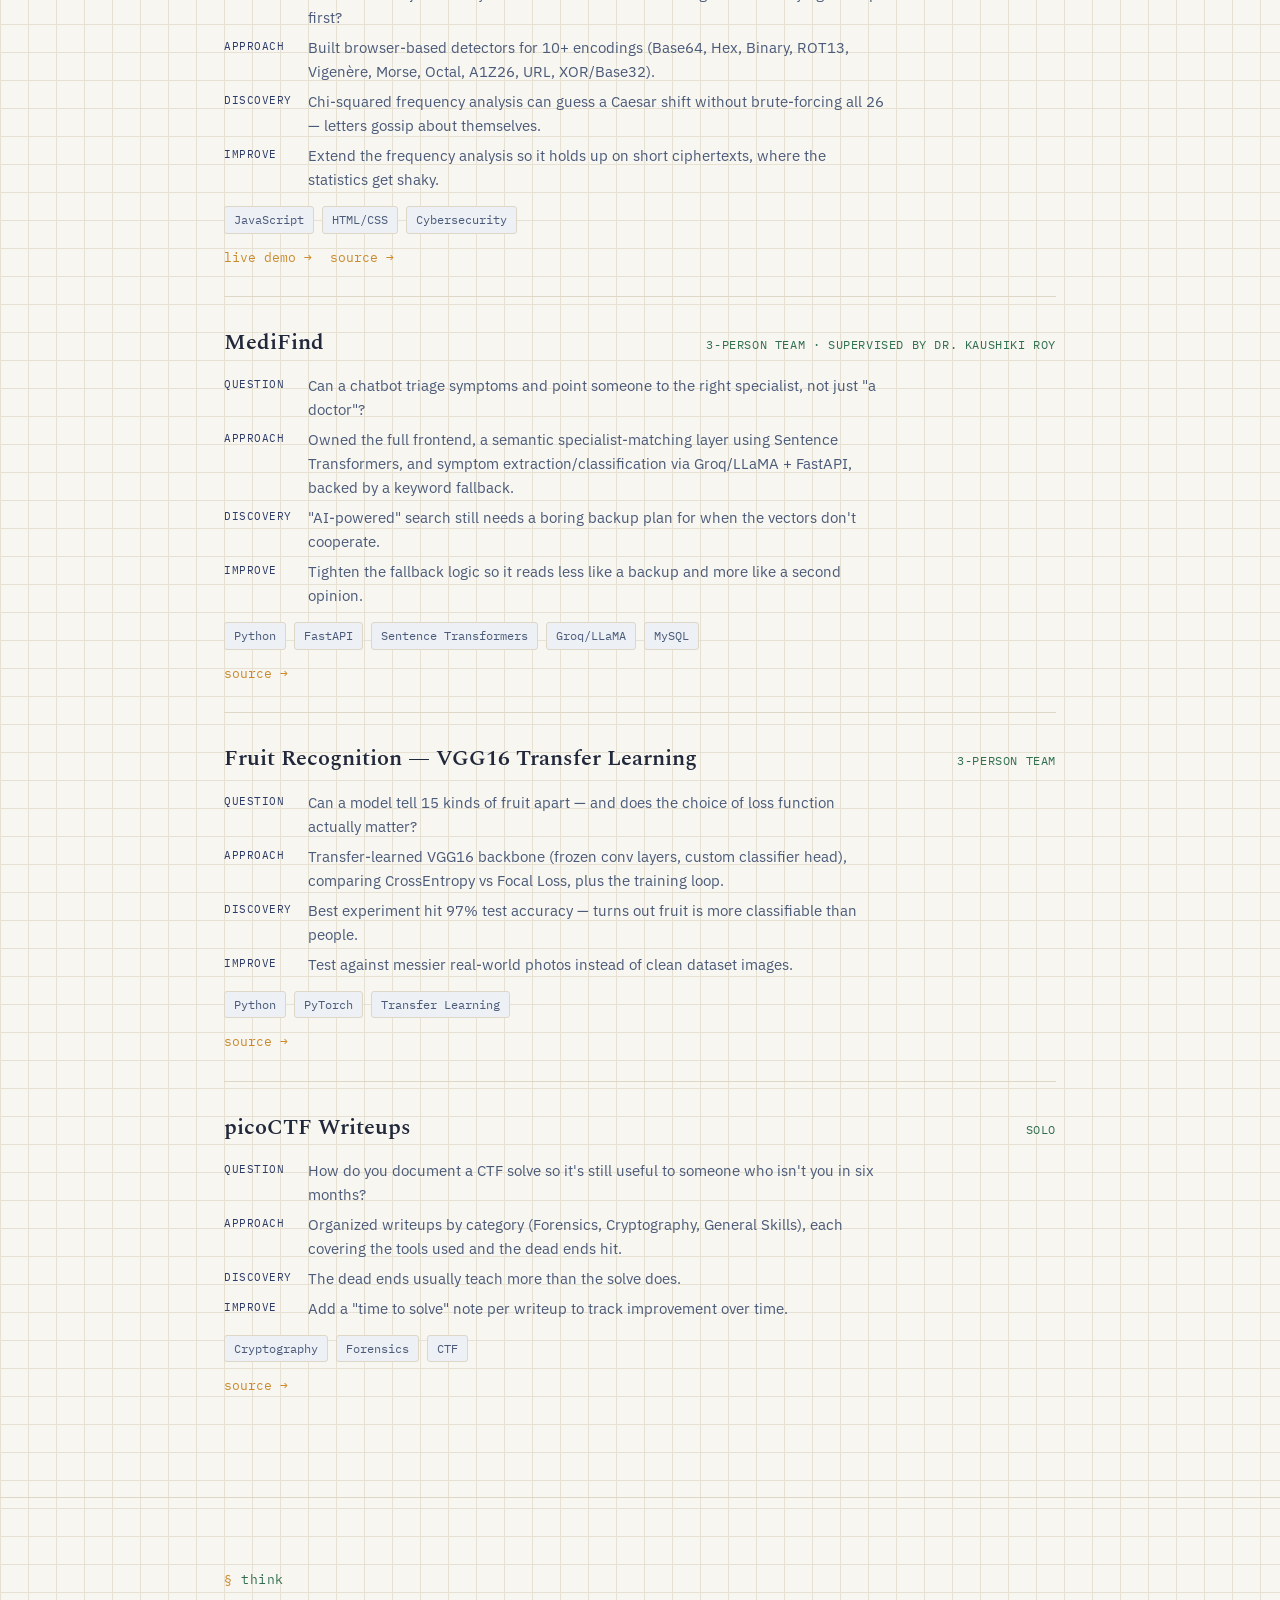
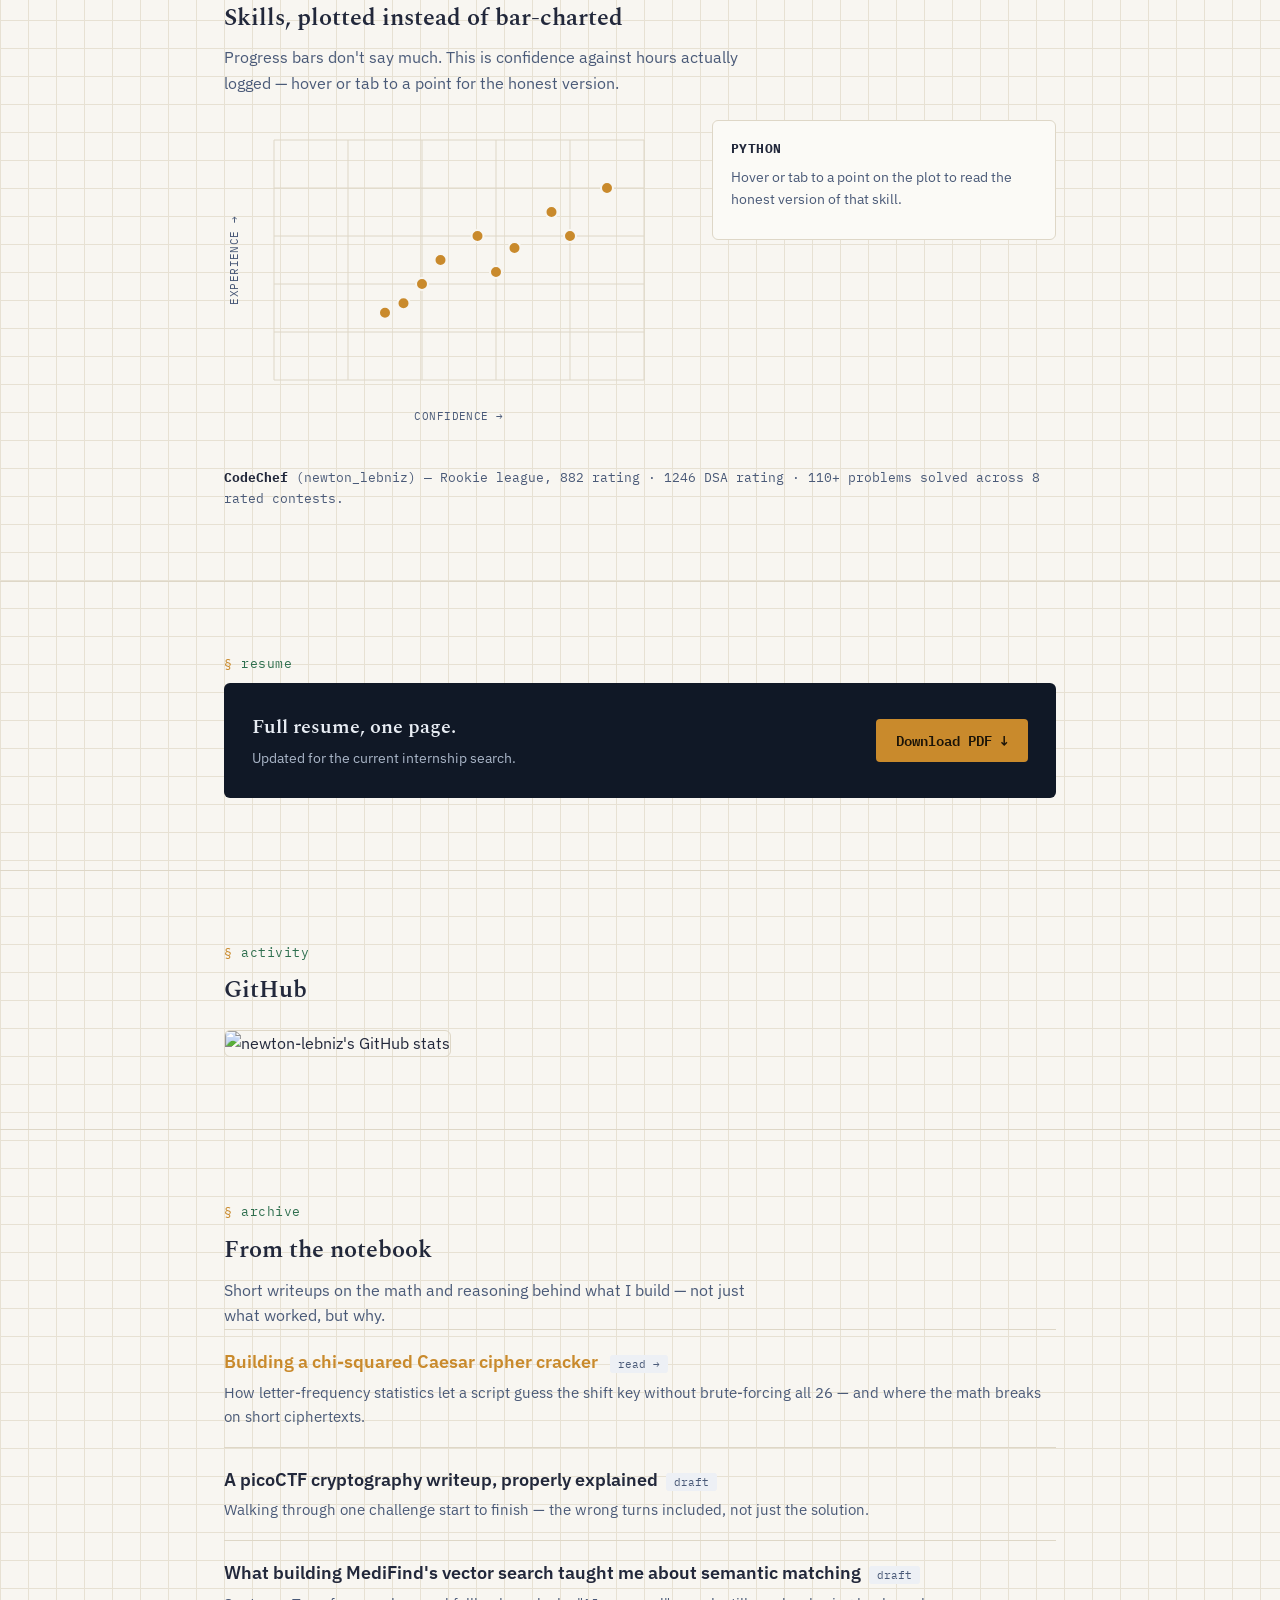
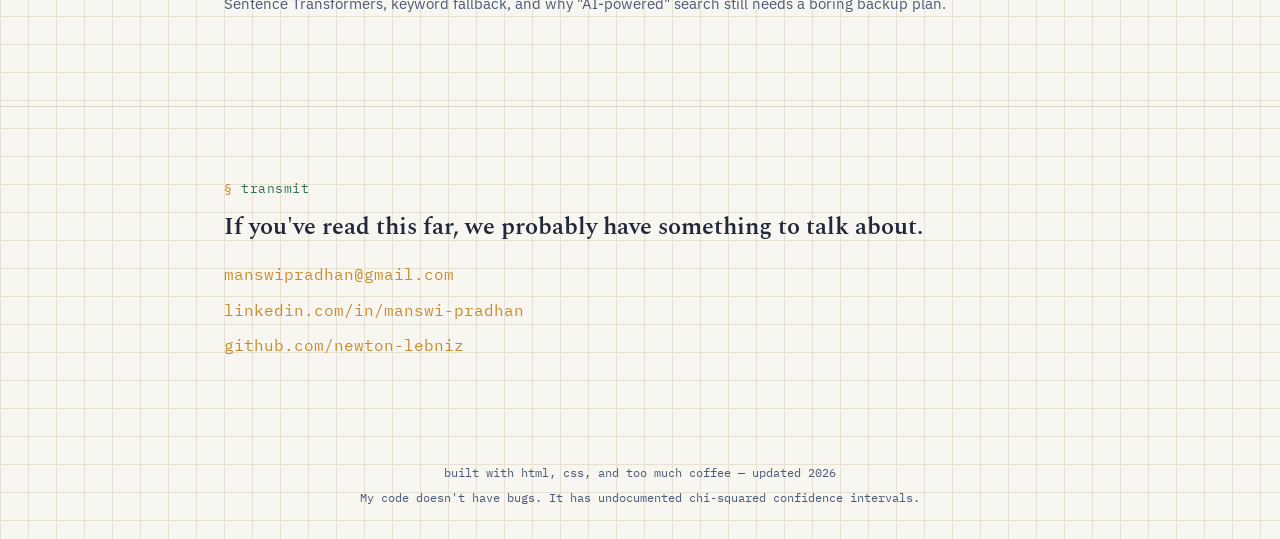
==== commit 4a57a9ce: "Added chi-squared Caesar cracker notebook entry" ====
--- a/index.html
+++ b/index.html
@@ -228,7 +228,9 @@
     <p style="color:var(--ink-soft); max-width:560px;">Short writeups on the math and reasoning behind what I build — not just what worked, but why.</p>
 
     <div class="post">
-      <span class="post-title">Building a chi-squared Caesar cipher cracker</span><span class="post-status">draft</span>
+      <a class="post-title" href="/notebook/chi-squared-caesar.html">
+  Building a chi-squared Caesar cipher cracker
+</a><span class="post-status">read →</span>
       <p style="color:var(--ink-soft); font-size:15px; margin-top:4px;">How letter-frequency statistics let a script guess the shift key without brute-forcing all 26 — and where the math breaks on short ciphertexts.</p>
     </div>
     <div class="post">
